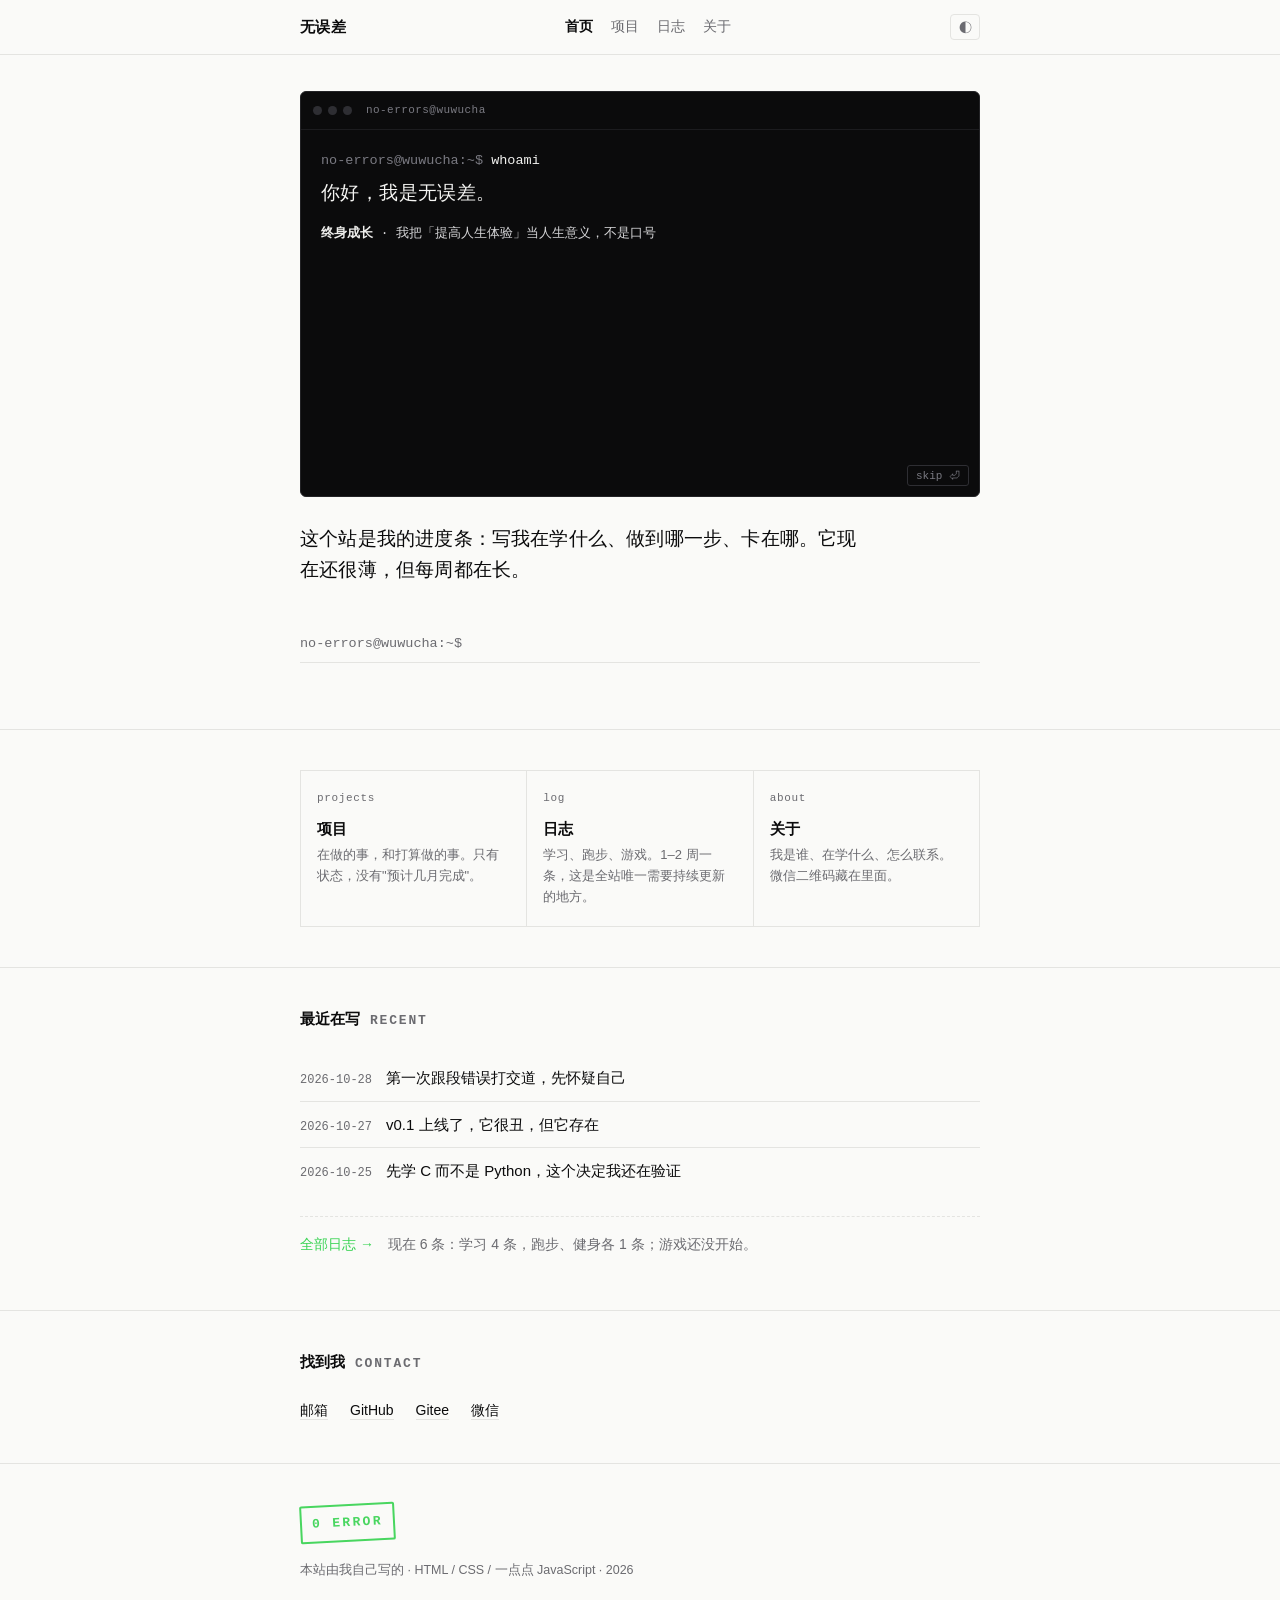
==== index.html @ 11907f40 "个人站 v0.2：终端开场 + 4 页 + 日志筛选 + 明暗切换" ====
<!DOCTYPE html>
<html lang="zh-CN">
<head>
<meta charset="utf-8">
<script>/* 尽早应用已保存的主题，避免闪一下 */try{var t=localStorage.getItem('we-theme');if(t)document.documentElement.dataset.theme=t;}catch(e){}</script>
<meta name="viewport" content="width=device-width, initial-scale=1">
<title>无误差 · 大一 | 学前端，也在啃 C 与边缘 AI</title>
<meta name="description" content="无误差（no-errors-at-all）。大一，学前端，也在啃 C 和边缘 AI。终身成长、超级 i 人、跑步、健身、游戏、高敏、自我管理。">
<meta name="theme-color" content="#0B0B0C">
<meta property="og:type" content="website">
<meta property="og:title" content="无误差 · 大一 | 学前端，也在啃 C 与边缘 AI">
<meta property="og:description" content="终身成长、超级 i 人、跑步、健身、游戏、高敏人群、自我管理、正在学前端。">
<link rel="icon" href="data:image/svg+xml,%3Csvg xmlns='http://www.w3.org/2000/svg' viewBox='0 0 32 32'%3E%3Crect width='32' height='32' fill='%230B0B0C'/%3E%3Ctext x='16' y='23' font-size='18' font-family='monospace' fill='%2339D353' text-anchor='middle'%3E0%3C/text%3E%3C/svg%3E">
<link rel="stylesheet" href="assets/style.css">
</head>
<body>

<header class="nav">
  <div class="wrap">
    <a class="brand" href="index.html">无误差</a>
    <nav>
      <a href="index.html" class="active">首页</a>
      <a href="projects.html">项目</a>
      <a href="log.html">日志</a>
      <a href="about.html">关于</a>
    </nav>
    <button class="theme-btn" id="themeBtn" type="button" aria-label="切换明暗主题" aria-pressed="false">◐</button>
  </div>
</header>

<main>

  <!-- ================= 首屏 ================= -->
  <section class="hero">
    <div class="wrap">

      <div class="term" id="term">
        <div class="term-bar" aria-hidden="true">
          <i></i><i></i><i></i>
          <em>no-errors@wuwucha</em>
        </div>

        <div class="term-body" id="termBody">
          <div class="tl cmdline"><span class="ps">no-errors@wuwucha:~$</span><span class="cmd">whoami</span></div>

          <div class="tl hello">你好，我是无误差。</div>

          <div class="tl id-line"><b>终身成长</b> · 我把「提高人生体验」当人生意义，不是口号</div>
          <div class="tl id-line"><b>超级 i 人</b> · 人群里耗电，独处时充电</div>
          <div class="tl id-line"><b>跑步爱好者</b> · 用配速表看自己有没有变快</div>
          <div class="tl id-line"><b>健身爱好者</b> · 在练力量和体态，不为拍照</div>
          <div class="tl id-line"><b>游戏爱好者</b> · 更关心它为什么好玩、为什么掉帧</div>
          <div class="tl id-line"><b>高敏人群</b> · 感受得多，也更容易累；学着用它观察，而不是被它拖走</div>
          <div class="tl id-line"><b>自我管理</b> · 在练时间和精力，不靠硬扛意志力</div>
          <div class="tl id-line"><b>正在学前端</b> · 顺手把 C 和边缘 AI 一起啃</div>

          <div class="tl cmdline" style="margin-top:10px"><span class="ps">no-errors@wuwucha:~$</span><span class="cmd">ls</span></div>
          <div class="tl dirs"><a href="projects.html">projects/</a><a href="log.html">log/</a><a href="about.html">about/</a><a href="about.html#contact">contact/</a></div>
        </div>

        <button class="skip" id="skip" type="button">skip ⏎</button>
      </div>

      <p class="tagline">这个站是我的进度条：写我在学什么、做到哪一步、卡在哪。它现在还很薄，但每周都在长。</p>

      <p class="hint" id="hint">试试敲 whoami / ls / help</p>
      <form id="promptForm" autocomplete="off">
        <label for="cmd">no-errors@wuwucha:~$</label>
        <input id="cmd" name="cmd" type="text" spellcheck="false" autocapitalize="off" aria-label="输入命令">
      </form>
      <div id="echo" aria-live="polite"></div>

    </div>
  </section>

  <!-- ================= 三个入口 ================= -->
  <section class="section">
    <div class="wrap">
      <div class="entries">
        <a class="entry" href="projects.html">
          <em>projects</em>
          <h3>项目</h3>
          <p>在做的事，和打算做的事。只有状态，没有"预计几月完成"。</p>
        </a>
        <a class="entry" href="log.html">
          <em>log</em>
          <h3>日志</h3>
          <p>学习、跑步、游戏。1–2 周一条，这是全站唯一需要持续更新的地方。</p>
        </a>
        <a class="entry" href="about.html">
          <em>about</em>
          <h3>关于</h3>
          <p>我是谁、在学什么、怎么联系。微信二维码藏在里面。</p>
        </a>
      </div>
    </div>
  </section>

  <!-- ================= 最近日志 ================= -->
  <section class="section">
    <div class="wrap">
      <h2 class="sec-head"><b>最近在写</b><span>recent</span></h2>

      <ul class="recent">
        <li><span class="d">2026-10-28</span><a href="log.html#l004">第一次跟段错误打交道，先怀疑自己</a></li>
        <li><span class="d">2026-10-27</span><a href="log.html#l001">v0.1 上线了，它很丑，但它存在</a></li>
        <li><span class="d">2026-10-25</span><a href="log.html#l002">先学 C 而不是 Python，这个决定我还在验证</a></li>
      </ul>

      <p class="empty-note"><a href="log.html">全部日志 →</a>　现在 6 条：学习 4 条，跑步、健身各 1 条；游戏还没开始。</p>
    </div>
  </section>

  <!-- ================= 联系方式 ================= -->
  <section class="section">
    <div class="wrap">
      <h2 class="sec-head"><b>找到我</b><span>contact</span></h2>
      <ul class="links" style="margin-top:0">
        <li><a href="mailto:276677857@qq.com">邮箱</a></li>
        <li><a href="https://github.com/wuwucha00608" rel="me noopener" target="_blank">GitHub</a></li>
        <li><a href="https://gitee.com/no-errors-at-all" rel="me noopener" target="_blank">Gitee</a></li>
        <li><a href="about.html#contact">微信</a></li>
      </ul>
    </div>
  </section>

</main>

<footer>
  <div class="wrap">
    <span class="stamp" aria-hidden="true">0&nbsp;ERROR</span>
    <p class="fine">本站由我自己写的 · HTML / CSS / 一点点 JavaScript · 2026</p>
  </div>
</footer>

<script src="assets/ui.js" defer></script>
<script src="assets/terminal.js" defer></script>
</body>
</html>
---- assets/style.css ----
/* =========================================================
   无误差 · 个人站 公共样式
   改颜色 → 只改 :root 里的变量
   ========================================================= */
:root{
  --ink:#0B0B0C;
  --paper:#FAFAF8;
  --muted:#6B6B70;
  --line:#E4E4E1;
  --accent:#39D353;          /* 全站唯一彩色 */
  --term-bg:#0B0B0C;         /* 终端固定黑底 */
  --term-dim:#7A7A82;
  --term-cmd:#F2F2F0;
  --term-out:#D6D6D8;
  --max:720px;
}
@media (prefers-color-scheme: dark){
  :root{ --ink:#F2F2F0; --paper:#111112; --muted:#9A9AA0; --line:#2A2A2E; }
}

*,*::before,*::after{ box-sizing:border-box; }
html{ -webkit-text-size-adjust:100%; }
body{
  margin:0;
  background:var(--paper);
  color:var(--ink);
  font-family:-apple-system,BlinkMacSystemFont,"Segoe UI","Noto Sans SC","PingFang SC","Hiragino Sans GB",sans-serif;
  font-size:16px;
  line-height:1.7;
  -webkit-font-smoothing:antialiased;
}
a{ color:var(--accent); text-decoration:none; }
a:hover{ text-decoration:underline; text-underline-offset:3px; }
:focus-visible{ outline:2px solid var(--accent); outline-offset:3px; border-radius:2px; }
code{
  font-family:ui-monospace,SFMono-Regular,Menlo,monospace;
  font-size:.92em; background:rgba(127,127,127,.12);
  padding:1px 4px; border-radius:2px;
}

.wrap{ max-width:var(--max); margin:0 auto; padding:0 20px; }

/* ---------------- 导航 ---------------- */
.nav{ border-bottom:1px solid var(--line); }
.nav .wrap{
  display:flex; align-items:center; justify-content:space-between;
  gap:16px; padding-top:14px; padding-bottom:14px;
}
.brand{ color:var(--ink); font-weight:600; letter-spacing:.02em; font-size:15px; }
.brand:hover{ text-decoration:none; color:var(--accent); }
.nav nav{ display:flex; gap:18px; font-size:14px; }
.nav nav a{ color:var(--muted); }
.nav nav a:hover{ color:var(--accent); text-decoration:none; }
.nav nav a.active{ color:var(--ink); font-weight:600; }

/* ---------------- 首屏 ---------------- */
.hero{ padding:36px 0 56px; }
.term{
  position:relative;
  background:var(--term-bg);
  border:1px solid #232326;
  border-radius:6px;
  overflow:hidden;
}
.term-bar{
  display:flex; align-items:center; gap:6px;
  padding:9px 12px; border-bottom:1px solid #1C1C1F;
}
.term-bar i{ width:9px; height:9px; border-radius:50%; background:#2E2E33; display:inline-block; }
.term-bar em{
  margin-left:8px; font-style:normal;
  font-family:ui-monospace,SFMono-Regular,Menlo,monospace;
  font-size:11px; color:var(--term-dim); letter-spacing:.04em;
}
.term-body{
  padding:18px 20px 22px;
  font-family:ui-monospace,SFMono-Regular,Menlo,monospace;
  font-size:13.5px; line-height:1.95;
  color:var(--term-cmd);
  min-height:9.2em;
  overflow-wrap:anywhere;
}
.tl{ white-space:pre-wrap; }
.tl.out{ color:var(--term-out); }
.tl.dirs a{ margin-right:14px; }
.ps{ color:var(--term-dim); }
.ps::after{ content:" "; }
.cur{ display:inline-block; width:.6em; margin-left:1px; color:var(--accent); animation:blink 1s steps(1) infinite; }
@keyframes blink{ 50%{ opacity:0; } }
html.js .tl{ opacity:0; }
html.js .tl.dirs{ transition:opacity .2s ease; }

.skip{
  position:absolute; right:10px; bottom:10px;
  background:transparent; color:var(--term-dim);
  border:1px solid #2E2E33; border-radius:3px;
  font-family:ui-monospace,Menlo,monospace; font-size:11px;
  padding:3px 8px; cursor:pointer;
}
.skip:hover{ color:var(--accent); border-color:var(--accent); }

.tagline{ margin:26px 0 0; font-size:19px; line-height:1.65; letter-spacing:.01em; max-width:30em; }
.links{ list-style:none; display:flex; flex-wrap:wrap; gap:8px 22px; margin:22px 0 0; padding:0; font-size:14px; }
.links a{ color:var(--ink); border-bottom:1px solid var(--line); padding-bottom:1px; }
.links a:hover{ color:var(--accent); border-color:var(--accent); text-decoration:none; }

.hint{
  margin:18px 0 0; font-size:12.5px; color:var(--muted);
  font-family:ui-monospace,Menlo,monospace;
}
html.js .hint{ opacity:0; transition:opacity .35s ease; }
html.js .hint.on{ opacity:1; }
#promptForm{
  margin-top:8px; display:flex; align-items:center; gap:2px;
  border-bottom:1px solid var(--line); padding-bottom:6px;
  font-family:ui-monospace,Menlo,monospace; font-size:13.5px;
}
#promptForm label{ color:var(--muted); white-space:nowrap; }
#cmd{
  flex:1; min-width:0; border:0; background:transparent; color:var(--ink);
  font-family:inherit; font-size:inherit; padding:4px 2px;
}
#cmd:focus{ outline:none; }
#echo{ margin-top:10px; font-family:ui-monospace,Menlo,monospace; font-size:13px; line-height:1.9; }
#echo .tl{ opacity:1 !important; }
#echo .err{ color:var(--muted); }

/* ---------------- 内页标题 ---------------- */
.page-head{ padding:44px 0 10px; border-bottom:0; }
.page-head h1{ margin:0 0 6px; font-size:24px; letter-spacing:.01em; }
.page-head p{ margin:0; color:var(--muted); font-size:14px; }

/* ---------------- 通用区块 ---------------- */
.section{ padding:40px 0; border-top:1px solid var(--line); }
.section:first-of-type{ border-top:0; }
.sec-head{
  display:flex; align-items:baseline; gap:10px; margin:0 0 22px;
  font-size:13px; letter-spacing:.14em; text-transform:uppercase; color:var(--muted);
  font-family:ui-monospace,Menlo,monospace;
}
.sec-head b{ color:var(--ink); font-weight:600; letter-spacing:0; text-transform:none; font-size:15px; }

/* ---------------- 项目卡 ---------------- */
.card{ padding:16px 0; border-top:1px solid var(--line); }
.card:first-of-type{ border-top:0; padding-top:0; }
.card-top{
  display:flex; align-items:center; gap:10px; margin-bottom:6px;
  font-family:ui-monospace,Menlo,monospace; font-size:11.5px;
}
.idx{ color:var(--muted); letter-spacing:.06em; }
.badge{ border:1px solid currentColor; border-radius:2px; padding:1px 6px; font-size:10.5px; letter-spacing:.06em; }
.badge.on,.badge.doing{ color:var(--accent); }
.badge.plan{ color:var(--muted); }
.card h3{ margin:0 0 4px; font-size:16px; font-weight:600; letter-spacing:.01em; }
.card p{ margin:0; color:var(--muted); font-size:14.5px; }
.tags{ margin-top:8px; font-family:ui-monospace,Menlo,monospace; font-size:11px; color:var(--muted); }
.tags i{ font-style:normal; margin-right:10px; }
.empty-note{
  margin-top:22px; padding:16px 0 0; border-top:1px dashed var(--line);
  color:var(--muted); font-size:14px;
}

/* ---------------- 日志 ---------------- */
.log{ padding:18px 0; border-top:1px solid var(--line); }
.log:first-of-type{ border-top:0; padding-top:0; }
.log-meta{
  font-family:ui-monospace,Menlo,monospace; font-size:11.5px;
  color:var(--muted); display:flex; gap:10px;
}
.log h3{ margin:4px 0 8px; font-size:17px; font-weight:600; }
.log p{ margin:0; font-size:15px; }
.log p + p{ margin-top:7px; }
.log .k{ color:var(--muted); }

/* ---------------- 关于 ---------------- */
.about p{ margin:0 0 14px; max-width:34em; }
.road{ list-style:none; margin:20px 0 0; padding:0; font-family:ui-monospace,Menlo,monospace; font-size:13px; }
.road li{ display:flex; gap:12px; padding:7px 0; border-bottom:1px solid var(--line); }
.road li:last-child{ border-bottom:0; }
.road .st{ color:var(--muted); min-width:5.5em; }
.road .cur-st{ color:var(--accent); }

/* ---------------- 联系 ---------------- */
.contact-list{ list-style:none; margin:0; padding:0; font-size:15px; }
.contact-list li{ padding:9px 0; border-bottom:1px solid var(--line); display:flex; gap:14px; flex-wrap:wrap; }
.contact-list .k{ color:var(--muted); min-width:4.5em; font-size:14px; }
details{ margin-top:16px; }
summary{ cursor:pointer; font-size:14px; color:var(--muted); padding:6px 0; list-style:none; }
summary::-webkit-details-marker{ display:none; }
summary::before{ content:"+ "; font-family:ui-monospace,Menlo,monospace; }
details[open] summary::before{ content:"− "; }
summary:hover{ color:var(--accent); }
.qr-box{ margin-top:10px; }
.qr-box img{ width:180px; height:auto; display:block; border:1px solid var(--line); }
.qr-box small{ display:block; margin-top:8px; color:var(--muted); font-size:12px; }

/* ---------------- 页脚 ---------------- */
footer{ padding:40px 0 56px; border-top:1px solid var(--line); }
.stamp{
  display:inline-block; transform:rotate(-3deg);
  border:2px solid var(--accent); color:var(--accent);
  font-family:ui-monospace,Menlo,monospace; font-weight:700;
  font-size:13px; letter-spacing:.18em; padding:6px 10px;
  border-radius:2px; opacity:.92;
}
.fine{ margin:18px 0 0; color:var(--muted); font-size:12.5px; }

/* ---------------- 工具类 ---------------- */
.muted{ color:var(--muted); }
.mt{ margin-top:22px; }

/* ---------------- 移动端 ---------------- */
@media (max-width:640px){
  .hero{ padding:26px 0 44px; }
  .term-body{ font-size:12.5px; padding:16px 14px 20px; }
  .tagline{ font-size:17px; }
  .hint, #promptForm{ display:none; }   /* 手机没有键盘，交互退化为点击目录 */
  .section{ padding:34px 0; }
  .page-head{ padding:32px 0 8px; }
  .page-head h1{ font-size:21px; }
  .nav nav{ gap:14px; font-size:13.5px; }
}
@media (prefers-reduced-motion: reduce){
  *{ animation-duration:.001ms !important; animation-iteration-count:1 !important; transition-duration:.001ms !important; }
}

/* ---------------- 手动明暗切换 ----------------
   data-theme 一存在，就压过"跟随系统"的媒体查询      */
:root[data-theme="light"]{
  --ink:#0B0B0C; --paper:#FAFAF8; --muted:#6B6B70; --line:#E4E4E1;
}
:root[data-theme="dark"]{
  --ink:#F2F2F0; --paper:#111112; --muted:#9A9AA0; --line:#2A2A2E;
}
.theme-btn{
  background:transparent; border:1px solid var(--line); color:var(--muted);
  width:30px; height:26px; padding:0; border-radius:4px;
  font-size:13px; line-height:1; cursor:pointer;
}
.theme-btn:hover{ color:var(--accent); border-color:var(--accent); }

/* ---------------- 日志标签筛选 ---------------- */
#filterBar{
  display:none; flex-wrap:wrap; gap:8px; margin:0 0 24px;
}
html.js #filterBar{ display:flex; }
#filterBar button{
  background:transparent; border:1px solid var(--line); color:var(--muted);
  border-radius:999px; padding:4px 12px; cursor:pointer;
  font-size:12.5px; font-family:ui-monospace,Menlo,monospace;
}
#filterBar button:hover{ color:var(--accent); border-color:var(--accent); }
#filterBar button.on{ color:var(--accent); border-color:var(--accent); }
#filterEmpty{
  margin:8px 0 0; color:var(--muted); font-size:14px;
  padding:18px 0; border-top:1px dashed var(--line);
}

/* ---------------- 首屏：打招呼 + 身份清单 ---------------- */
.tl.hello{
  font-size:19px; line-height:1.9; color:#F5F5F3;
  margin:2px 0 10px; letter-spacing:.02em;
}
.tl.id-line{
  color:var(--term-out); font-size:12.8px; line-height:1.85;
  padding-left:1.2em; text-indent:-1.2em;   /* 换行时与上一行对齐 */
}
.tl.id-line b{ color:#EDEDEB; font-weight:600; }

/* ---------------- 三个入口 ---------------- */
.entries{
  display:grid; grid-template-columns:repeat(3,1fr); gap:1px;
  background:var(--line); border:1px solid var(--line); margin:0;
}
.entry{ display:block; background:var(--paper); padding:18px 16px; color:var(--ink); }
.entry:hover{ text-decoration:none; background:rgba(127,127,127,.05); }
.entry em{
  display:block; margin-bottom:8px; font-style:normal;
  font-family:ui-monospace,Menlo,monospace; font-size:11px;
  color:var(--muted); letter-spacing:.06em;
}
.entry h3{ margin:0 0 4px; font-size:15px; font-weight:600; }
.entry p{ margin:0; font-size:13px; color:var(--muted); line-height:1.6; }

/* ---------------- 最近日志 ---------------- */
.recent{ list-style:none; margin:0; padding:0; }
.recent li{
  display:flex; gap:14px; align-items:baseline;
  padding:10px 0; border-bottom:1px solid var(--line);
}
.recent li:last-child{ border-bottom:0; }
.recent .d{
  font-family:ui-monospace,Menlo,monospace; font-size:12px;
  color:var(--muted); white-space:nowrap;
}
.recent a{ color:var(--ink); font-size:15px; }
.recent a:hover{ color:var(--accent); text-decoration:none; }

/* ---------------- 关于页的键值列表 ---------------- */
.kv{ list-style:none; margin:18px 0 0; padding:0; font-size:14.5px; }
.kv li{ display:flex; gap:14px; padding:8px 0; border-bottom:1px solid var(--line); }
.kv li:last-child{ border-bottom:0; }
.kv .k{ color:var(--muted); min-width:5.5em; flex:none; }

.why{ margin:8px 0 0; font-size:13.5px; color:var(--muted); }
.why b{ color:var(--ink); font-weight:600; }

.sub{ font-size:15px; font-weight:600; margin:30px 0 2px; letter-spacing:.01em; }

@media (max-width:640px){
  .tl.hello{ font-size:17px; }
  .tl.id-line{ font-size:12px; }
  .entries{ grid-template-columns:1fr; }
}
@media (max-width:480px){
  .nav nav{ gap:10px; font-size:13px; }
  .nav .wrap{ gap:10px; }
  .theme-btn{ width:26px; height:24px; font-size:12px; }
  .term-body{ padding:14px 12px 18px; font-size:12px; }
  .tl.hello{ font-size:16px; }
  .tl.id-line{ font-size:11.6px; line-height:1.7; }
}
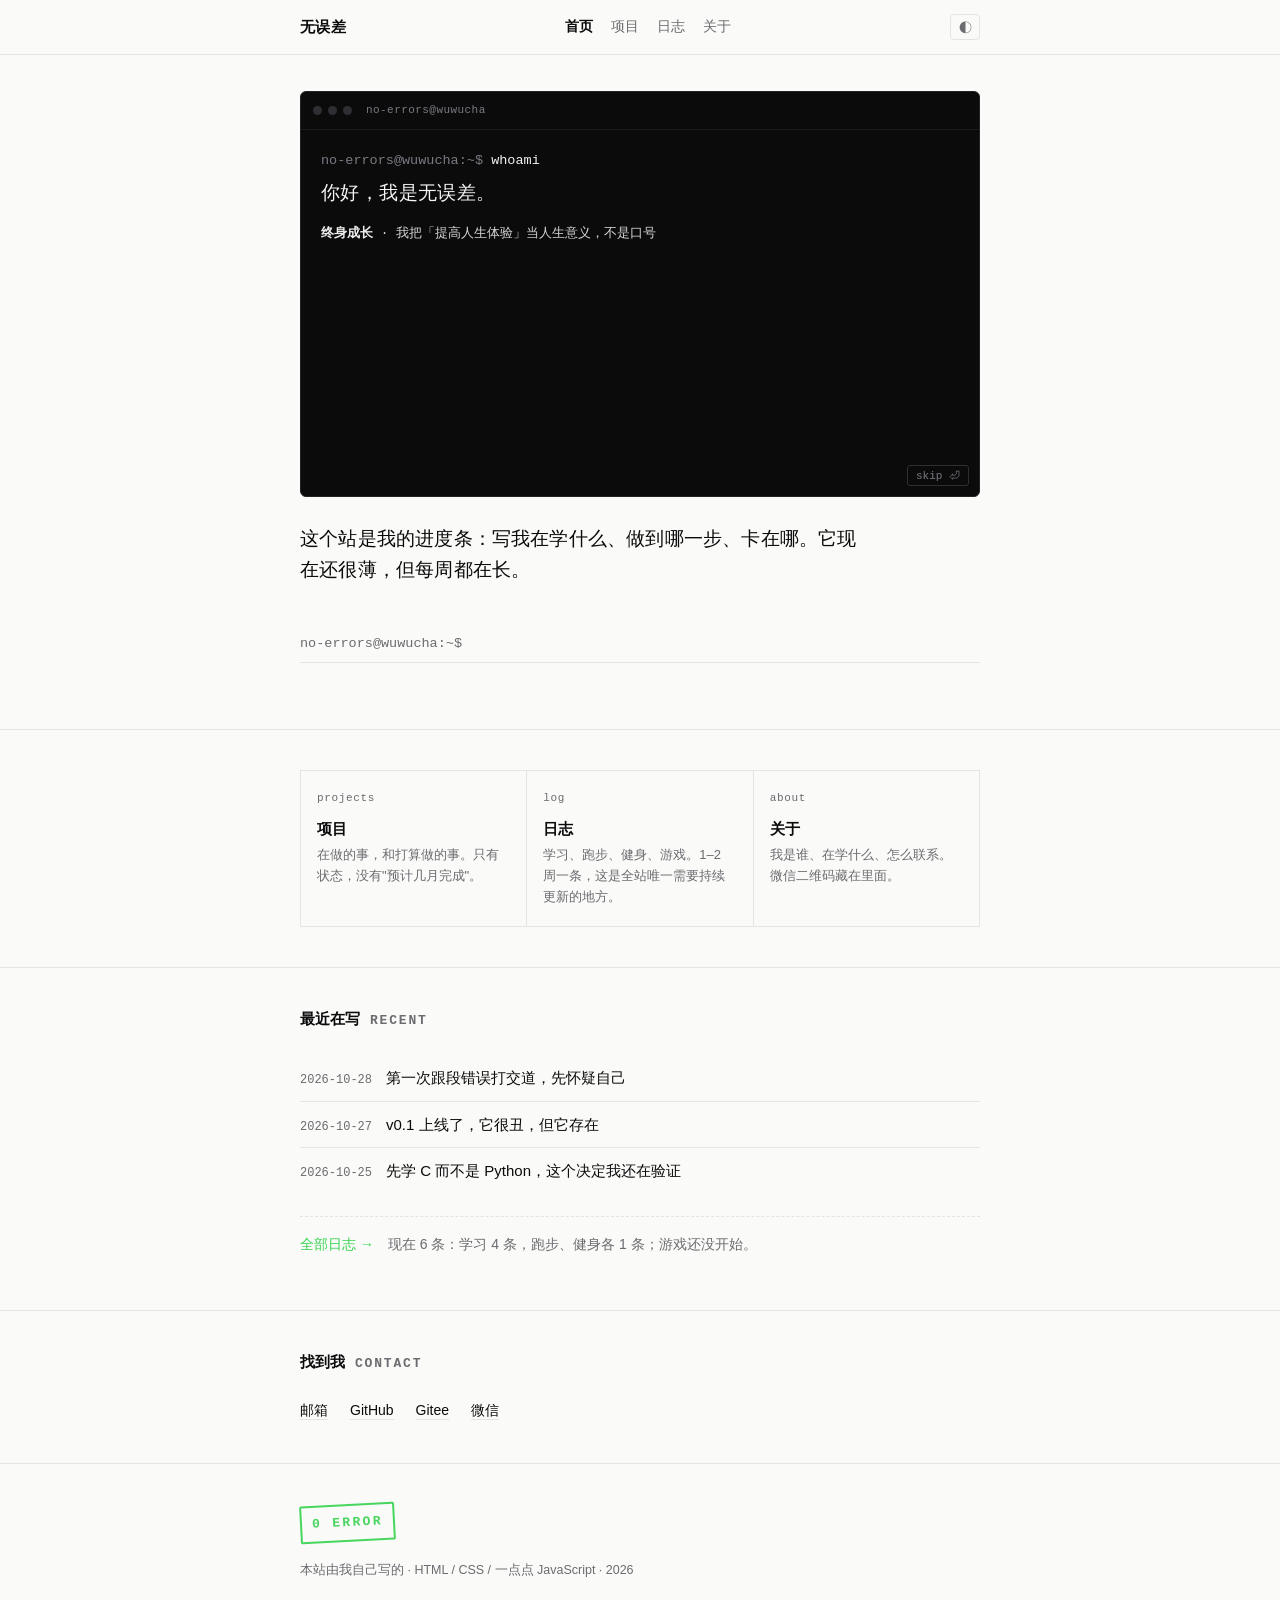
==== commit 3a25393d: "上线：站已部署到 00608.github.io，修正 GitHub 用户名与健身标签" ====
--- a/index.html
+++ b/index.html
@@ -85,7 +85,7 @@
         <a class="entry" href="log.html">
           <em>log</em>
           <h3>日志</h3>
-          <p>学习、跑步、游戏。1–2 周一条，这是全站唯一需要持续更新的地方。</p>
+          <p>学习、跑步、健身、游戏。1–2 周一条，这是全站唯一需要持续更新的地方。</p>
         </a>
         <a class="entry" href="about.html">
           <em>about</em>
@@ -117,7 +117,7 @@
       <h2 class="sec-head"><b>找到我</b><span>contact</span></h2>
       <ul class="links" style="margin-top:0">
         <li><a href="mailto:276677857@qq.com">邮箱</a></li>
-        <li><a href="https://github.com/wuwucha00608" rel="me noopener" target="_blank">GitHub</a></li>
+        <li><a href="https://github.com/00608" rel="me noopener" target="_blank">GitHub</a></li>
         <li><a href="https://gitee.com/no-errors-at-all" rel="me noopener" target="_blank">Gitee</a></li>
         <li><a href="about.html#contact">微信</a></li>
       </ul>
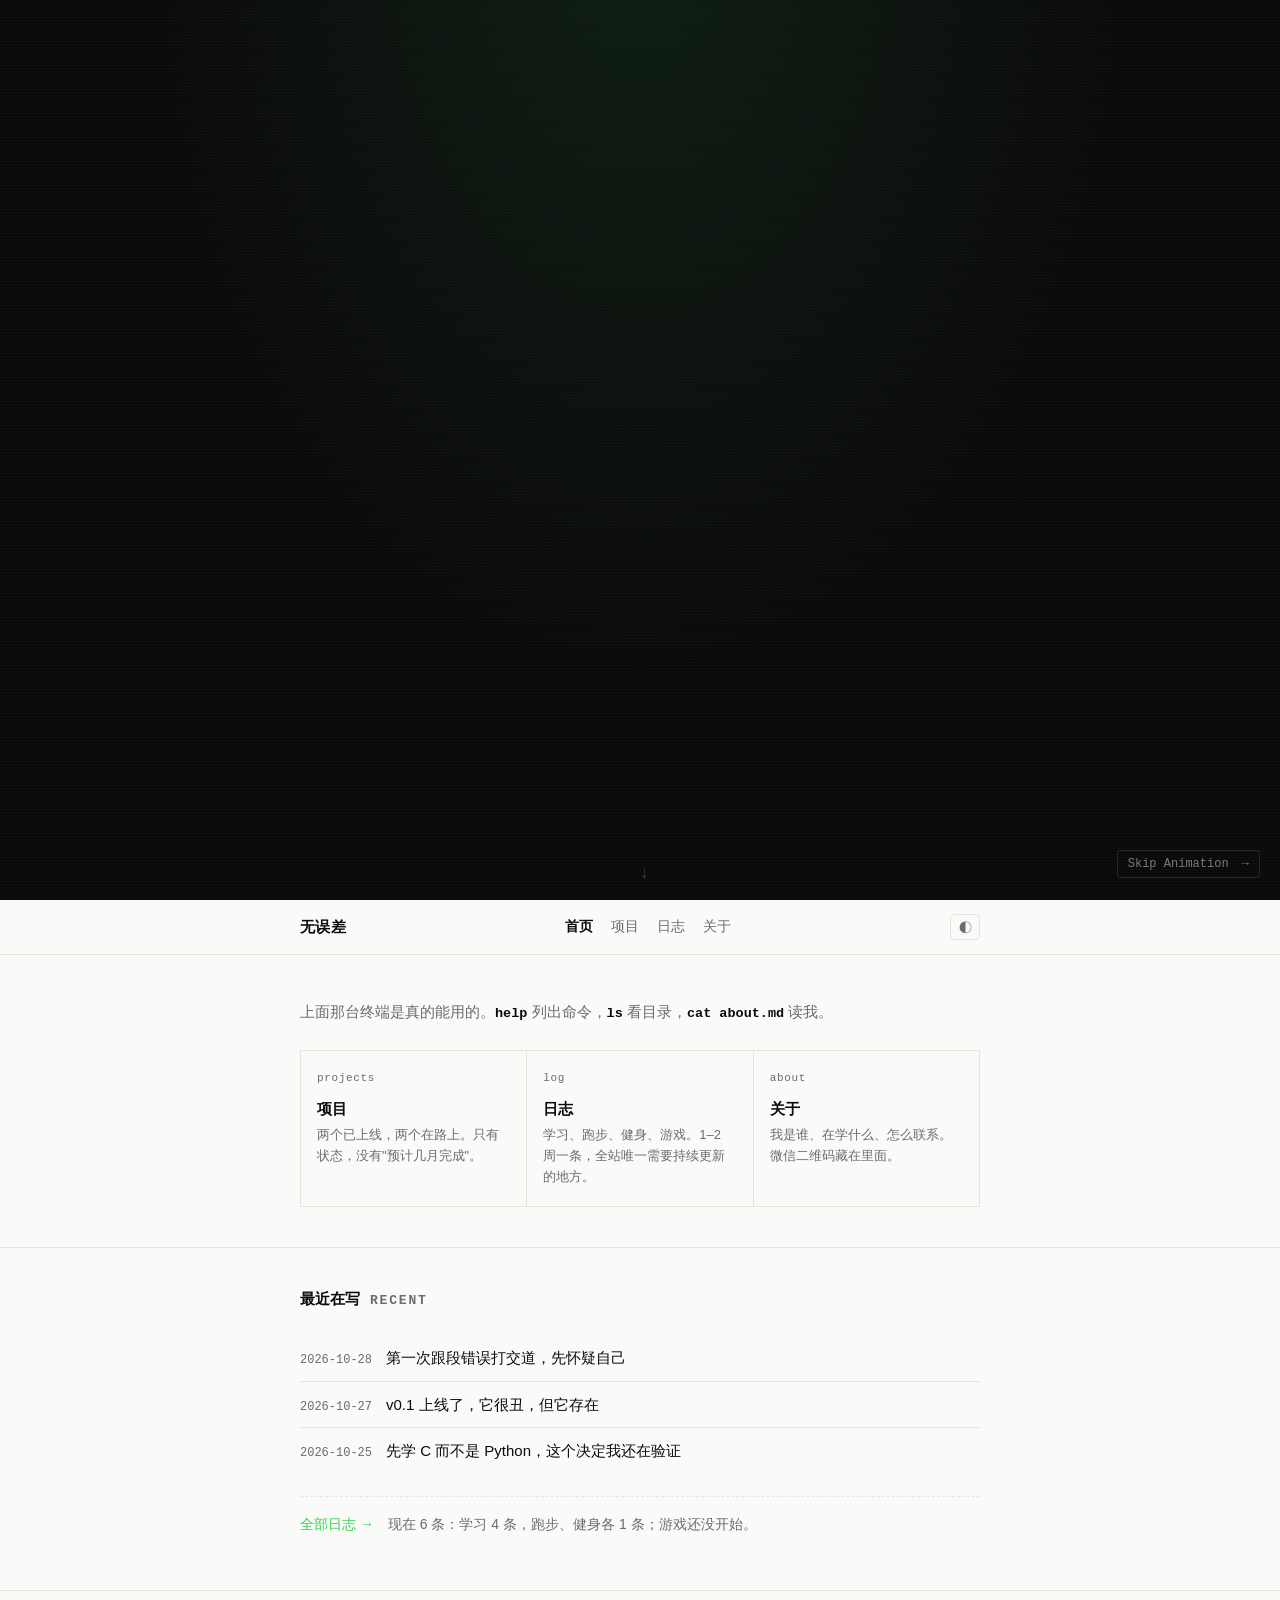
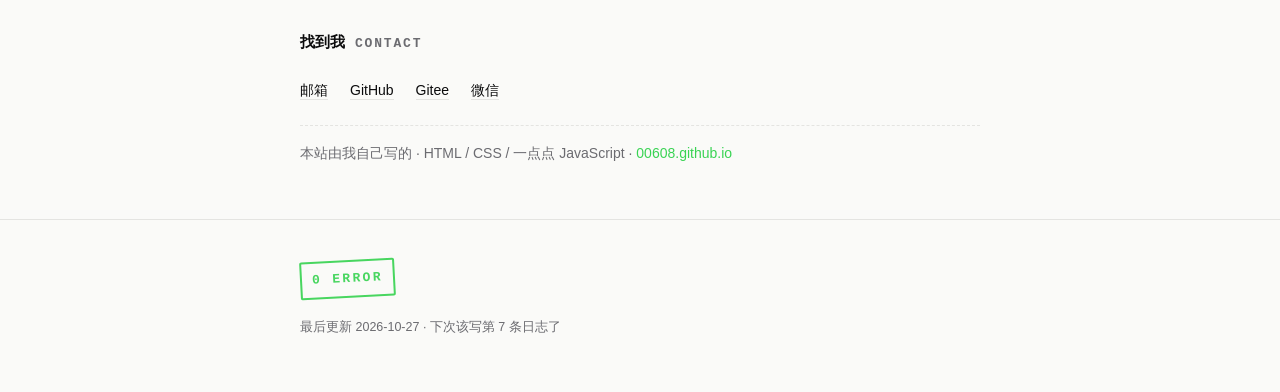
==== commit b8bd1046: "首屏重做：整屏终端 + 可用命令行（参考 ddaniel.dev）" ====
--- a/index.html
+++ b/index.html
@@ -2,19 +2,62 @@
 <html lang="zh-CN">
 <head>
 <meta charset="utf-8">
-<script>/* 尽早应用已保存的主题，避免闪一下 */try{var t=localStorage.getItem('we-theme');if(t)document.documentElement.dataset.theme=t;}catch(e){}</script>
+<script>try{var t=localStorage.getItem('we-theme');if(t)document.documentElement.dataset.theme=t;}catch(e){}</script>
 <meta name="viewport" content="width=device-width, initial-scale=1">
-<title>无误差 · 大一 | 学前端，也在啃 C 与边缘 AI</title>
-<meta name="description" content="无误差（no-errors-at-all）。大一，学前端，也在啃 C 和边缘 AI。终身成长、超级 i 人、跑步、健身、游戏、高敏、自我管理。">
-<meta name="theme-color" content="#0B0B0C">
+<title>无误差 | 大一，学前端，也在啃 C 与边缘 AI</title>
+<meta name="description" content="无误差（00608）。大一，学前端，也在啃 C 和边缘 AI。终身成长、超级 i 人、跑步、健身、游戏、高敏、自我管理。">
+<meta name="theme-color" content="#0A0A0B">
 <meta property="og:type" content="website">
-<meta property="og:title" content="无误差 · 大一 | 学前端，也在啃 C 与边缘 AI">
+<meta property="og:title" content="无误差 | 大一，学前端，也在啃 C 与边缘 AI">
 <meta property="og:description" content="终身成长、超级 i 人、跑步、健身、游戏、高敏人群、自我管理、正在学前端。">
-<link rel="icon" href="data:image/svg+xml,%3Csvg xmlns='http://www.w3.org/2000/svg' viewBox='0 0 32 32'%3E%3Crect width='32' height='32' fill='%230B0B0C'/%3E%3Ctext x='16' y='23' font-size='18' font-family='monospace' fill='%2339D353' text-anchor='middle'%3E0%3C/text%3E%3C/svg%3E">
+<link rel="icon" href="data:image/svg+xml,%3Csvg xmlns='http://www.w3.org/2000/svg' viewBox='0 0 32 32'%3E%3Crect width='32' height='32' fill='%230A0A0B'/%3E%3Ctext x='16' y='23' font-size='18' font-family='monospace' fill='%2339D353' text-anchor='middle'%3E0%3C/text%3E%3C/svg%3E">
 <link rel="stylesheet" href="assets/style.css">
 </head>
 <body>
 
+<!-- ==================== 第一节：整屏终端 ==================== -->
+<section class="boot" id="boot">
+  <div class="boot-inner">
+
+    <div class="lines" id="termLines">
+      <div class="ln" data-type>
+        <span class="ps">no-errors@wuwucha:~$</span><span class="ty">whoami</span>
+      </div>
+      <div class="ln out">无误差 · 大一 · 学前端，也在啃 C 和边缘 AI</div>
+
+      <div class="ln" data-type>
+        <span class="ps">no-errors@wuwucha:~$</span><span class="ty">cat about.md</span>
+      </div>
+      <div class="ln out"><b>终身成长</b> —— 我把「提高人生体验」当人生意义，不是口号</div>
+      <div class="ln out"><b>超级 i 人</b> —— 人群里耗电，独处时充电</div>
+      <div class="ln out"><b>跑步爱好者</b> —— 用配速表看自己有没有变快</div>
+      <div class="ln out"><b>健身爱好者</b> —— 在练力量和体态，不为拍照</div>
+      <div class="ln out"><b>游戏爱好者</b> —— 更关心它为什么好玩、为什么掉帧</div>
+      <div class="ln out"><b>高敏人群</b> —— 感受得多，也更容易累；学着用它观察</div>
+      <div class="ln out"><b>自我管理</b> —— 在练时间和精力，不靠硬扛意志力</div>
+
+      <div class="ln" data-type>
+        <span class="ps">no-errors@wuwucha:~$</span><span class="ty">ls</span>
+      </div>
+      <div class="ln out dirs"><a href="projects.html">projects/</a><a href="log.html">log/</a><a href="about.html">about/</a><a href="about.html#contact">contact/</a></div>
+    </div>
+
+    <div class="lines" id="live" aria-live="polite"></div>
+
+    <form class="prompt" id="promptForm" autocomplete="off">
+      <label for="cmd">no-errors@wuwucha:~$</label>
+      <input id="cmd" name="cmd" type="text" spellcheck="false" autocapitalize="off" aria-label="输入命令">
+      <span class="caret" aria-hidden="true"></span>
+    </form>
+
+    <p class="boot-hint" id="hint">输入 <b>help</b> 看能做什么　·　或者直接按 <b>Enter</b> 往下看</p>
+  </div>
+
+  <button class="skip" id="skip" type="button">Skip Animation <span>→</span></button>
+  <div class="cue">↓</div>
+</section>
+
+<!-- ==================== 第二节：常规站点 ==================== -->
 <header class="nav">
   <div class="wrap">
     <a class="brand" href="index.html">无误差</a>
@@ -30,62 +73,19 @@
 
 <main>
 
-  <!-- ================= 首屏 ================= -->
-  <section class="hero">
+  <section class="section first">
     <div class="wrap">
-
-      <div class="term" id="term">
-        <div class="term-bar" aria-hidden="true">
-          <i></i><i></i><i></i>
-          <em>no-errors@wuwucha</em>
-        </div>
-
-        <div class="term-body" id="termBody">
-          <div class="tl cmdline"><span class="ps">no-errors@wuwucha:~$</span><span class="cmd">whoami</span></div>
-
-          <div class="tl hello">你好，我是无误差。</div>
-
-          <div class="tl id-line"><b>终身成长</b> · 我把「提高人生体验」当人生意义，不是口号</div>
-          <div class="tl id-line"><b>超级 i 人</b> · 人群里耗电，独处时充电</div>
-          <div class="tl id-line"><b>跑步爱好者</b> · 用配速表看自己有没有变快</div>
-          <div class="tl id-line"><b>健身爱好者</b> · 在练力量和体态，不为拍照</div>
-          <div class="tl id-line"><b>游戏爱好者</b> · 更关心它为什么好玩、为什么掉帧</div>
-          <div class="tl id-line"><b>高敏人群</b> · 感受得多，也更容易累；学着用它观察，而不是被它拖走</div>
-          <div class="tl id-line"><b>自我管理</b> · 在练时间和精力，不靠硬扛意志力</div>
-          <div class="tl id-line"><b>正在学前端</b> · 顺手把 C 和边缘 AI 一起啃</div>
-
-          <div class="tl cmdline" style="margin-top:10px"><span class="ps">no-errors@wuwucha:~$</span><span class="cmd">ls</span></div>
-          <div class="tl dirs"><a href="projects.html">projects/</a><a href="log.html">log/</a><a href="about.html">about/</a><a href="about.html#contact">contact/</a></div>
-        </div>
-
-        <button class="skip" id="skip" type="button">skip ⏎</button>
-      </div>
-
-      <p class="tagline">这个站是我的进度条：写我在学什么、做到哪一步、卡在哪。它现在还很薄，但每周都在长。</p>
-
-      <p class="hint" id="hint">试试敲 whoami / ls / help</p>
-      <form id="promptForm" autocomplete="off">
-        <label for="cmd">no-errors@wuwucha:~$</label>
-        <input id="cmd" name="cmd" type="text" spellcheck="false" autocapitalize="off" aria-label="输入命令">
-      </form>
-      <div id="echo" aria-live="polite"></div>
-
-    </div>
-  </section>
-
-  <!-- ================= 三个入口 ================= -->
-  <section class="section">
-    <div class="wrap">
+      <p class="lead">上面那台终端是真的能用的。<b>help</b> 列出命令，<b>ls</b> 看目录，<b>cat about.md</b> 读我。</p>
       <div class="entries">
         <a class="entry" href="projects.html">
           <em>projects</em>
           <h3>项目</h3>
-          <p>在做的事，和打算做的事。只有状态，没有"预计几月完成"。</p>
+          <p>两个已上线，两个在路上。只有状态，没有"预计几月完成"。</p>
         </a>
         <a class="entry" href="log.html">
           <em>log</em>
           <h3>日志</h3>
-          <p>学习、跑步、健身、游戏。1–2 周一条，这是全站唯一需要持续更新的地方。</p>
+          <p>学习、跑步、健身、游戏。1–2 周一条，全站唯一需要持续更新的地方。</p>
         </a>
         <a class="entry" href="about.html">
           <em>about</em>
@@ -96,22 +96,18 @@
     </div>
   </section>
 
-  <!-- ================= 最近日志 ================= -->
   <section class="section">
     <div class="wrap">
       <h2 class="sec-head"><b>最近在写</b><span>recent</span></h2>
-
       <ul class="recent">
         <li><span class="d">2026-10-28</span><a href="log.html#l004">第一次跟段错误打交道，先怀疑自己</a></li>
         <li><span class="d">2026-10-27</span><a href="log.html#l001">v0.1 上线了，它很丑，但它存在</a></li>
         <li><span class="d">2026-10-25</span><a href="log.html#l002">先学 C 而不是 Python，这个决定我还在验证</a></li>
       </ul>
-
       <p class="empty-note"><a href="log.html">全部日志 →</a>　现在 6 条：学习 4 条，跑步、健身各 1 条；游戏还没开始。</p>
     </div>
   </section>
 
-  <!-- ================= 联系方式 ================= -->
   <section class="section">
     <div class="wrap">
       <h2 class="sec-head"><b>找到我</b><span>contact</span></h2>
@@ -121,6 +117,7 @@
         <li><a href="https://gitee.com/no-errors-at-all" rel="me noopener" target="_blank">Gitee</a></li>
         <li><a href="about.html#contact">微信</a></li>
       </ul>
+      <p class="empty-note">本站由我自己写的 · HTML / CSS / 一点点 JavaScript · <a href="https://00608.github.io/">00608.github.io</a></p>
     </div>
   </section>
 
@@ -129,7 +126,7 @@
 <footer>
   <div class="wrap">
     <span class="stamp" aria-hidden="true">0&nbsp;ERROR</span>
-    <p class="fine">本站由我自己写的 · HTML / CSS / 一点点 JavaScript · 2026</p>
+    <p class="fine">最后更新 2026-10-27 · 下次该写第 7 条日志了</p>
   </div>
 </footer>
 
--- a/assets/style.css
+++ b/assets/style.css
@@ -320,3 +320,87 @@
   .tl.hello{ font-size:16px; }
   .tl.id-line{ font-size:11.6px; line-height:1.7; }
 }
+
+/* =========================================================
+   第一节：整屏终端（参考 ddaniel.dev）
+   ========================================================= */
+.boot{
+  position:relative;
+  min-height:100dvh;
+  background:#0A0A0B;
+  color:#C9C9D1;
+  display:flex; align-items:center; justify-content:center;
+  padding:44px 20px 100px;
+  overflow:hidden;
+  background-image:
+    radial-gradient(ellipse at 50% -10%, rgba(57,211,83,.10), transparent 55%),
+    repeating-linear-gradient(0deg, rgba(255,255,255,.016) 0 1px, transparent 1px 3px);
+}
+.boot-inner{
+  width:min(780px,100%);
+  font-family:ui-monospace,SFMono-Regular,"JetBrains Mono",Menlo,monospace;
+  font-size:13.5px; line-height:2.05;
+}
+.lines{ display:flex; flex-direction:column; }
+.ln{ display:flex; gap:10px; white-space:pre-wrap; word-break:break-word; }
+.ln.out{ display:block; color:#9E9EA8; }
+.ln.out b{ color:#E8E8EA; font-weight:600; }
+.ln.err{ color:#6E6E76; }
+.ps{ color:#5E5E66; flex:none; }
+.ty{ color:#F2F2F3; }
+html.js .ln{ opacity:0; }
+.ln.on{ opacity:1; }
+.dirs a{ color:var(--accent); margin-right:18px; text-decoration:none; }
+.dirs a:hover{ text-decoration:underline; }
+
+.prompt{ display:flex; align-items:center; gap:10px; margin-top:16px; }
+.prompt label{ color:#5E5E66; white-space:nowrap; }
+#cmd{
+  flex:1; min-width:0; background:transparent; border:0;
+  color:#F2F2F3; font:inherit; padding:0; caret-color:transparent;
+}
+#cmd:focus{ outline:none; }
+.caret{
+  width:.62em; height:1.05em; background:var(--accent);
+  display:inline-block; flex:none;
+  animation:blink 1.05s steps(1) infinite;
+}
+@keyframes blink{ 50%{ opacity:0; } }
+
+.boot-hint{ margin:20px 0 0; color:#5E5E66; font-size:12px; }
+.boot-hint b{ color:#B9B9C1; }
+html.js .prompt, html.js .boot-hint{ opacity:0; }
+html.js .prompt.on, html.js .boot-hint.on{ opacity:1; transition:opacity .4s ease; }
+
+.skip{
+  position:absolute; right:20px; bottom:22px;
+  background:transparent; border:1px solid #26262B; color:#7A7A84;
+  font:12px ui-monospace,Menlo,monospace; padding:6px 10px;
+  border-radius:3px; cursor:pointer;
+}
+.skip span{ margin-left:6px; }
+.skip:hover{ color:var(--accent); border-color:var(--accent); }
+
+.cue{
+  position:absolute; left:50%; bottom:12px;
+  color:#3A3A40; font-size:17px; pointer-events:none;
+  animation:drop 1.9s ease-in-out infinite;
+}
+@keyframes drop{
+  0%,100%{ opacity:.15; transform:translate(-50%,0); }
+  50%{ opacity:.75; transform:translate(-50%,5px); }
+}
+
+/* 第二节起：常规站点 */
+.nav{ position:sticky; top:0; z-index:30; background:var(--paper); }
+.section.first{ border-top:0; padding-top:44px; }
+.lead{ margin:0 0 24px; font-size:15px; color:var(--muted); }
+.lead b{ color:var(--ink); font-family:ui-monospace,Menlo,monospace; font-size:13.5px; }
+
+@media (max-width:640px){
+  .boot{ padding:34px 16px 92px; align-items:flex-start; padding-top:58px; }
+  .boot-inner{ font-size:11.5px; line-height:1.95; }
+  .ln{ gap:7px; }
+  .skip{ right:14px; bottom:16px; font-size:11px; }
+  .lead{ font-size:14px; }
+}
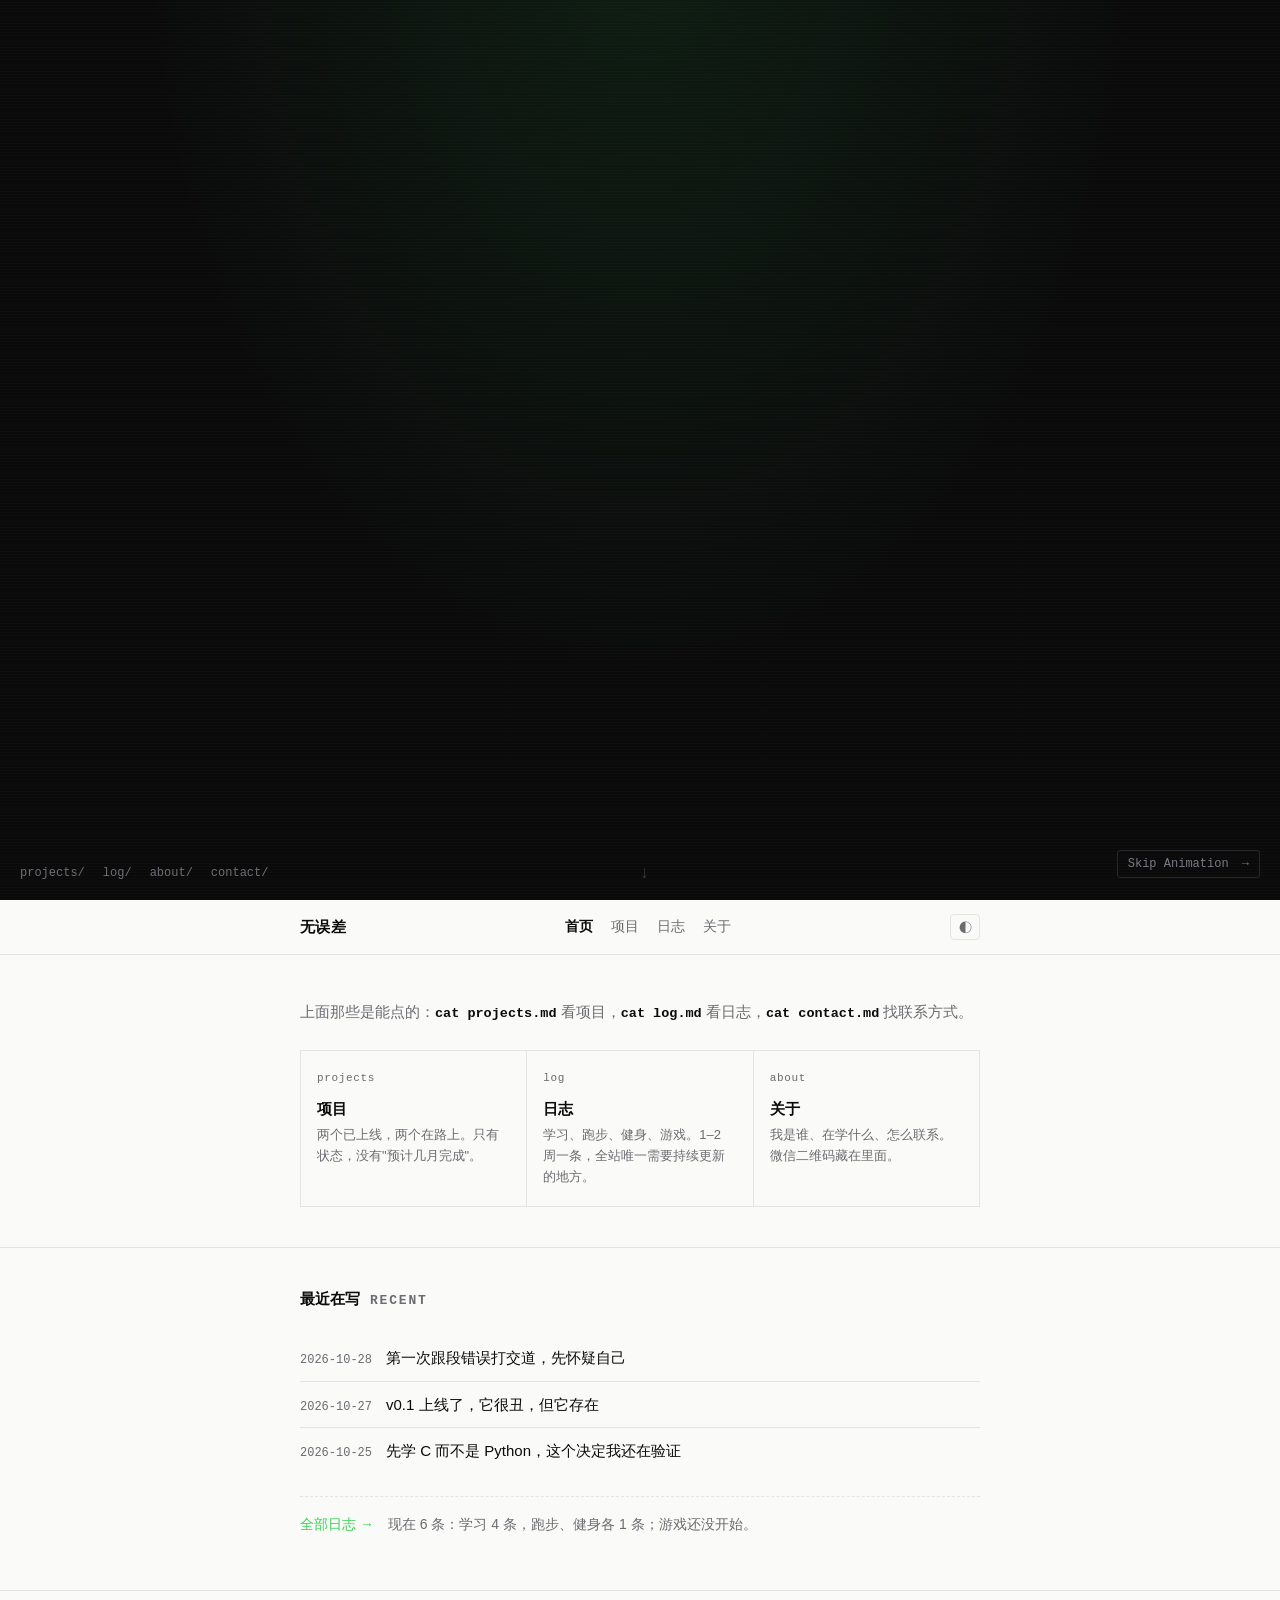
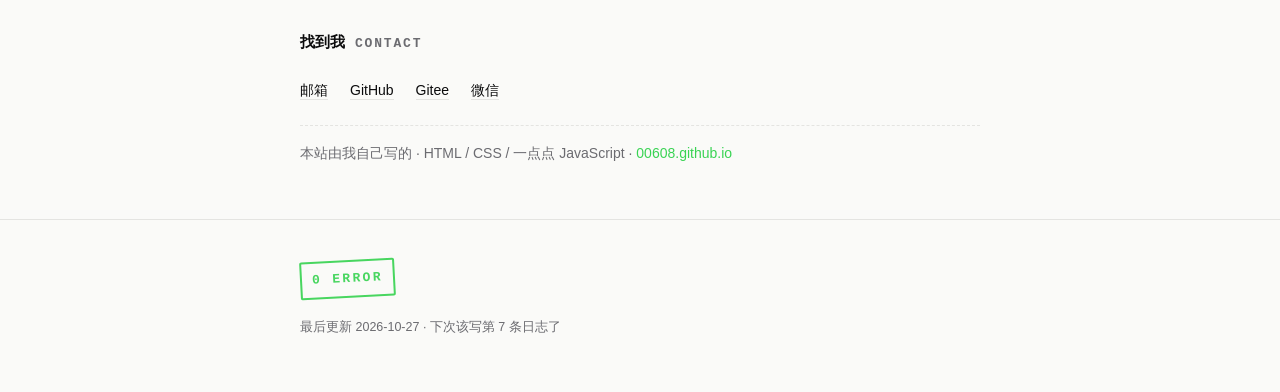
==== commit f8fa642a: "首屏改成点按钮看内容；加 JS 出错兜底，避免黑屏" ====
--- a/index.html
+++ b/index.html
@@ -44,13 +44,23 @@
 
     <div class="lines" id="live" aria-live="polite"></div>
 
-    <form class="prompt" id="promptForm" autocomplete="off">
-      <label for="cmd">no-errors@wuwucha:~$</label>
-      <input id="cmd" name="cmd" type="text" spellcheck="false" autocapitalize="off" aria-label="输入命令">
-      <span class="caret" aria-hidden="true"></span>
-    </form>
+    <div class="cmds" id="cmds">
+      <button type="button" data-cmd="whoami">whoami</button>
+      <button type="button" data-cmd="cat projects.md">cat projects.md</button>
+      <button type="button" data-cmd="cat log.md">cat log.md</button>
+      <button type="button" data-cmd="cat about.md">cat about.md</button>
+      <button type="button" data-cmd="cat contact.md">cat contact.md</button>
+      <button type="button" data-cmd="clear">clear</button>
+    </div>
 
-    <p class="boot-hint" id="hint">输入 <b>help</b> 看能做什么　·　或者直接按 <b>Enter</b> 往下看</p>
+    <p class="boot-hint" id="hint">点上面的命令就能看到内容　·　或者直接往下滚</p>
+  </div>
+
+  <div class="boot-nav">
+    <a href="projects.html">projects/</a>
+    <a href="log.html">log/</a>
+    <a href="about.html">about/</a>
+    <a href="about.html#contact">contact/</a>
   </div>
 
   <button class="skip" id="skip" type="button">Skip Animation <span>→</span></button>
@@ -75,7 +85,7 @@
 
   <section class="section first">
     <div class="wrap">
-      <p class="lead">上面那台终端是真的能用的。<b>help</b> 列出命令，<b>ls</b> 看目录，<b>cat about.md</b> 读我。</p>
+      <p class="lead">上面那些是能点的：<b>cat projects.md</b> 看项目，<b>cat log.md</b> 看日志，<b>cat contact.md</b> 找联系方式。</p>
       <div class="entries">
         <a class="entry" href="projects.html">
           <em>projects</em>
--- a/assets/style.css
+++ b/assets/style.css
@@ -329,9 +329,8 @@
   min-height:100dvh;
   background:#0A0A0B;
   color:#C9C9D1;
-  display:flex; align-items:center; justify-content:center;
-  padding:44px 20px 100px;
-  overflow:hidden;
+  display:flex; align-items:flex-start; justify-content:center;
+  padding:64px 20px 110px;
   background-image:
     radial-gradient(ellipse at 50% -10%, rgba(57,211,83,.10), transparent 55%),
     repeating-linear-gradient(0deg, rgba(255,255,255,.016) 0 1px, transparent 1px 3px);
@@ -381,6 +380,29 @@
 .skip span{ margin-left:6px; }
 .skip:hover{ color:var(--accent); border-color:var(--accent); }
 
+/* 命令按钮（不用键盘） */
+.cmds{
+  display:flex; flex-wrap:wrap; gap:8px; margin-top:22px;
+  opacity:0; pointer-events:none;
+}
+.cmds.on{ opacity:1; pointer-events:auto; transition:opacity .35s ease; }
+.cmds button{
+  background:transparent; border:1px solid #26262B; color:#9E9EA8;
+  font:12.5px ui-monospace,SFMono-Regular,Menlo,monospace;
+  padding:5px 10px; border-radius:3px; cursor:pointer;
+}
+.cmds button:hover{ color:var(--accent); border-color:var(--accent); }
+.cmds button:active{ color:#fff; border-color:#fff; }
+
+/* 首屏底部常驻导航：不依赖 JS，永远不会消失 */
+.boot-nav{
+  position:absolute; left:20px; bottom:20px;
+  display:flex; gap:18px;
+  font:12px ui-monospace,Menlo,monospace;
+}
+.boot-nav a{ color:#6E6E76; text-decoration:none; }
+.boot-nav a:hover{ color:var(--accent); }
+
 .cue{
   position:absolute; left:50%; bottom:12px;
   color:#3A3A40; font-size:17px; pointer-events:none;
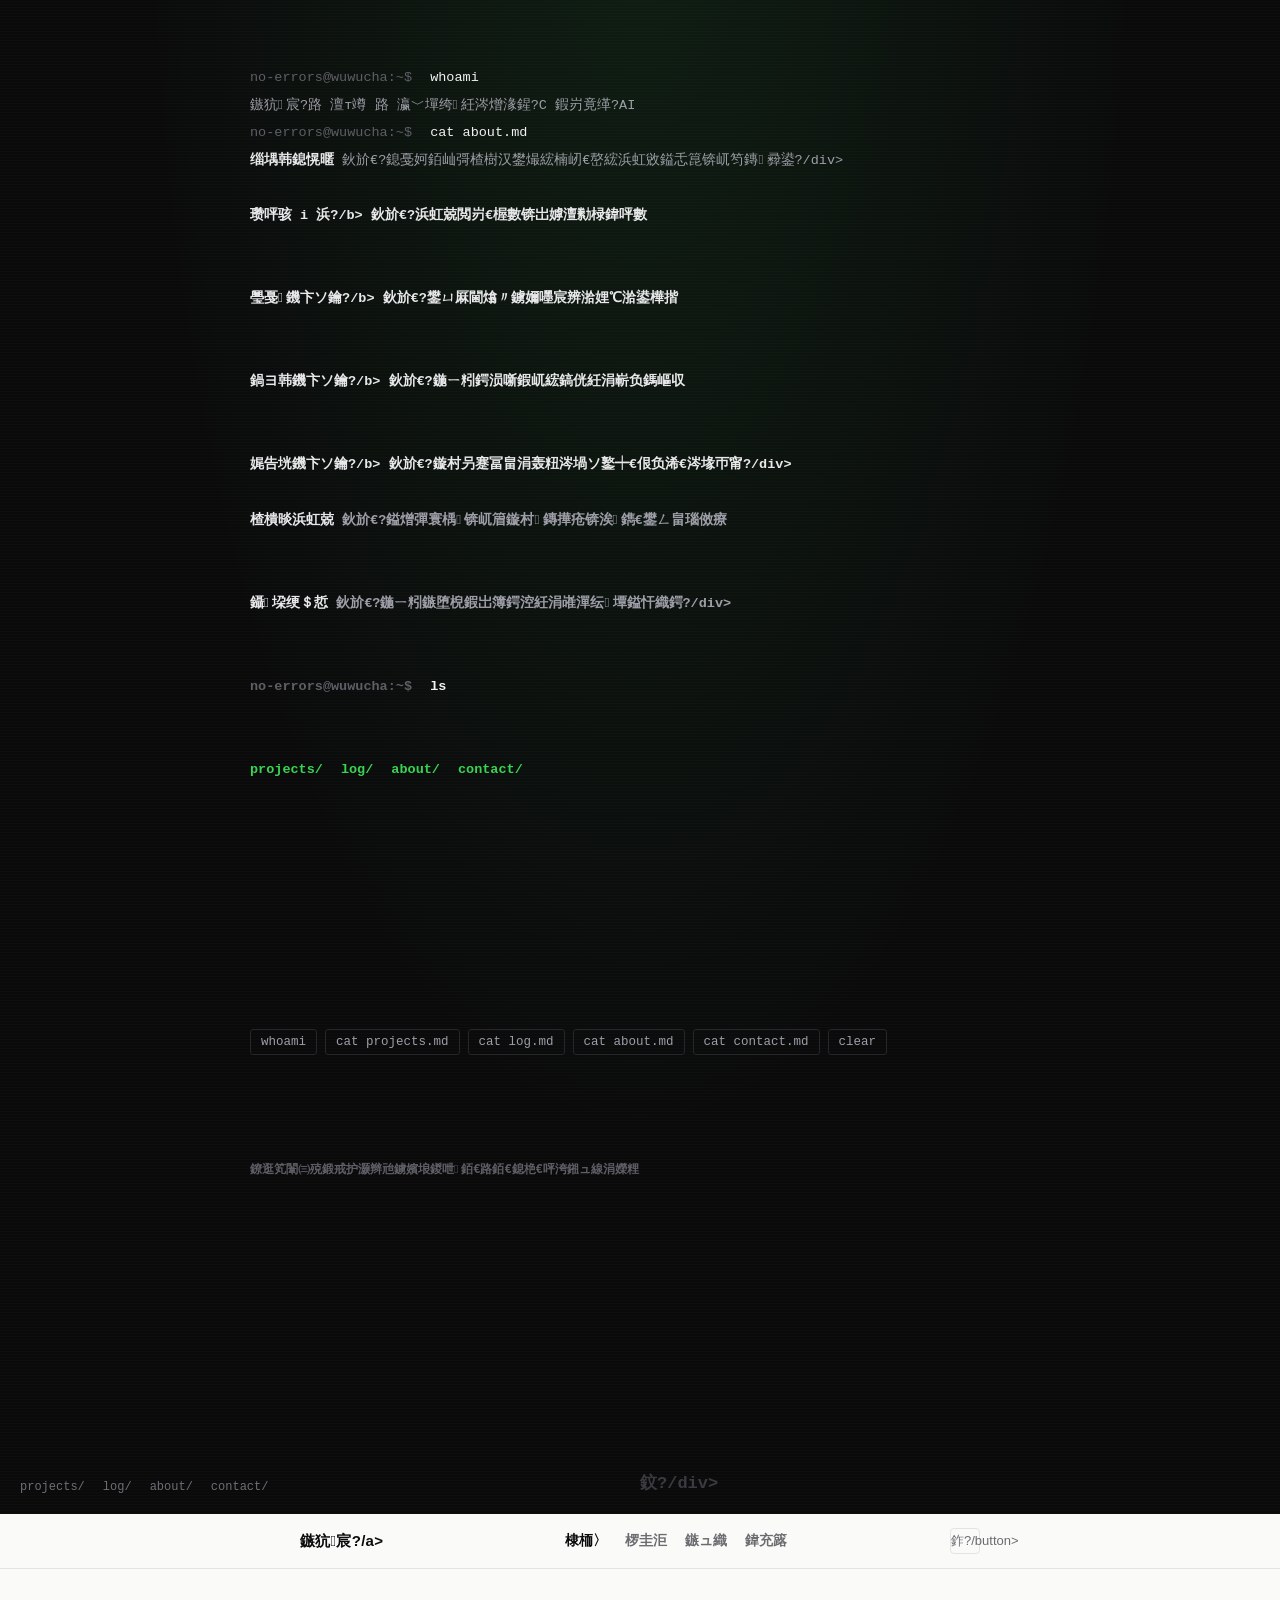
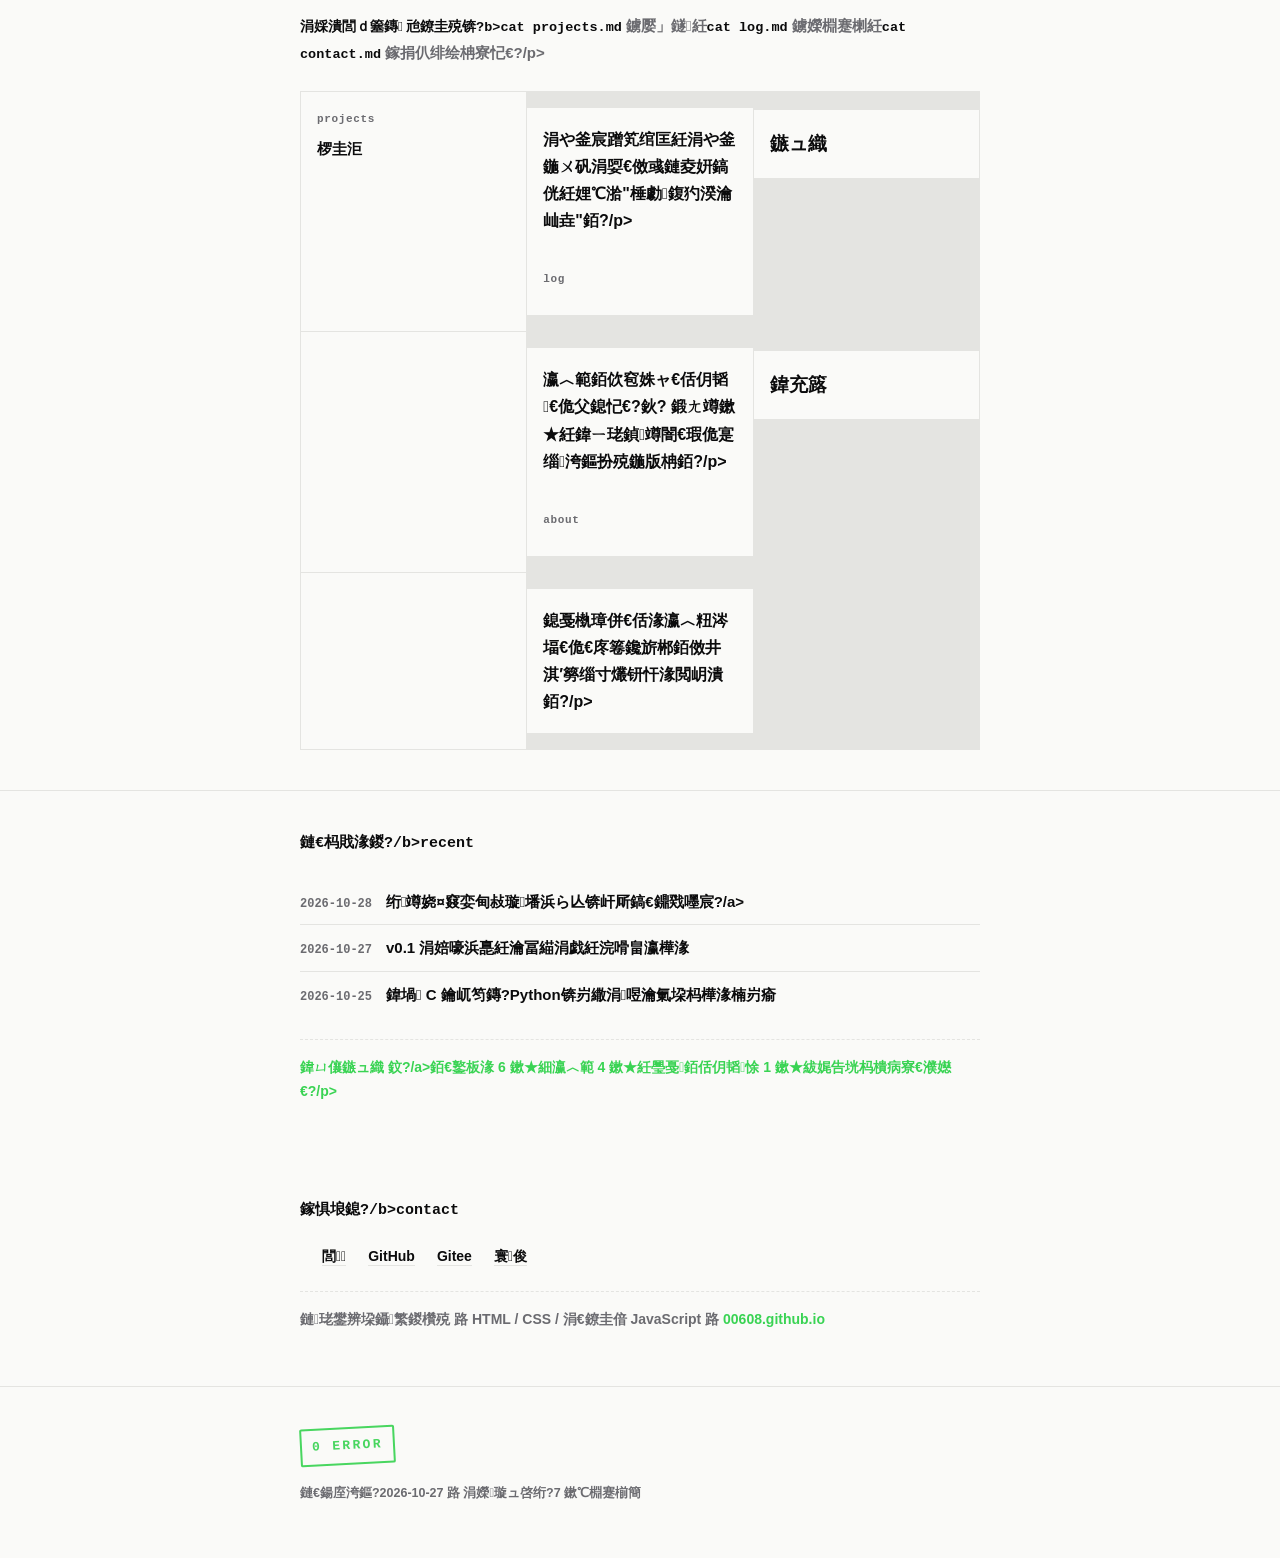
==== commit 473bb54f: "每次进入都播动画；输出逐行淡入、按钮逐个浮现；静态资源加版本号强制刷新" ====
--- a/index.html
+++ b/index.html
@@ -1,21 +1,21 @@
-<!DOCTYPE html>
+﻿<!DOCTYPE html>
 <html lang="zh-CN">
 <head>
 <meta charset="utf-8">
 <script>try{var t=localStorage.getItem('we-theme');if(t)document.documentElement.dataset.theme=t;}catch(e){}</script>
 <meta name="viewport" content="width=device-width, initial-scale=1">
-<title>无误差 | 大一，学前端，也在啃 C 与边缘 AI</title>
-<meta name="description" content="无误差（00608）。大一，学前端，也在啃 C 和边缘 AI。终身成长、超级 i 人、跑步、健身、游戏、高敏、自我管理。">
+<title>鏃犺宸?| 澶т竴锛屽鍓嶇锛屼篃鍦ㄥ晝 C 涓庤竟缂?AI</title>
+<meta name="description" content="鏃犺宸紙00608锛夈€傚ぇ涓€锛屽鍓嶇锛屼篃鍦ㄥ晝 C 鍜岃竟缂?AI銆傜粓韬垚闀裤€佽秴绾?i 浜恒€佽窇姝ャ€佸仴韬€佹父鎴忋€侀珮鏁忋€佽嚜鎴戠鐞嗐€?>
 <meta name="theme-color" content="#0A0A0B">
 <meta property="og:type" content="website">
-<meta property="og:title" content="无误差 | 大一，学前端，也在啃 C 与边缘 AI">
-<meta property="og:description" content="终身成长、超级 i 人、跑步、健身、游戏、高敏人群、自我管理、正在学前端。">
+<meta property="og:title" content="鏃犺宸?| 澶т竴锛屽鍓嶇锛屼篃鍦ㄥ晝 C 涓庤竟缂?AI">
+<meta property="og:description" content="缁堣韩鎴愰暱銆佽秴绾?i 浜恒€佽窇姝ャ€佸仴韬€佹父鎴忋€侀珮鏁忎汉缇ゃ€佽嚜鎴戠鐞嗐€佹鍦ㄥ鍓嶇銆?>
 <link rel="icon" href="data:image/svg+xml,%3Csvg xmlns='http://www.w3.org/2000/svg' viewBox='0 0 32 32'%3E%3Crect width='32' height='32' fill='%230A0A0B'/%3E%3Ctext x='16' y='23' font-size='18' font-family='monospace' fill='%2339D353' text-anchor='middle'%3E0%3C/text%3E%3C/svg%3E">
-<link rel="stylesheet" href="assets/style.css">
+<link rel="stylesheet" href="assets/style.css?v=5">
 </head>
 <body>
 
-<!-- ==================== 第一节：整屏终端 ==================== -->
+<!-- ==================== 绗竴鑺傦細鏁村睆缁堢 ==================== -->
 <section class="boot" id="boot">
   <div class="boot-inner">
 
@@ -23,18 +23,18 @@
       <div class="ln" data-type>
         <span class="ps">no-errors@wuwucha:~$</span><span class="ty">whoami</span>
       </div>
-      <div class="ln out">无误差 · 大一 · 学前端，也在啃 C 和边缘 AI</div>
+      <div class="ln out">鏃犺宸?路 澶т竴 路 瀛﹀墠绔紝涔熷湪鍟?C 鍜岃竟缂?AI</div>
 
       <div class="ln" data-type>
         <span class="ps">no-errors@wuwucha:~$</span><span class="ty">cat about.md</span>
       </div>
-      <div class="ln out"><b>终身成长</b> —— 我把「提高人生体验」当人生意义，不是口号</div>
-      <div class="ln out"><b>超级 i 人</b> —— 人群里耗电，独处时充电</div>
-      <div class="ln out"><b>跑步爱好者</b> —— 用配速表看自己有没有变快</div>
-      <div class="ln out"><b>健身爱好者</b> —— 在练力量和体态，不为拍照</div>
-      <div class="ln out"><b>游戏爱好者</b> —— 更关心它为什么好玩、为什么掉帧</div>
-      <div class="ln out"><b>高敏人群</b> —— 感受得多，也更容易累；学着用它观察</div>
-      <div class="ln out"><b>自我管理</b> —— 在练时间和精力，不靠硬扛意志力</div>
+      <div class="ln out"><b>缁堣韩鎴愰暱</b> 鈥斺€?鎴戞妸銆屾彁楂樹汉鐢熶綋楠屻€嶅綋浜虹敓鎰忎箟锛屼笉鏄彛鍙?/div>
+      <div class="ln out"><b>瓒呯骇 i 浜?/b> 鈥斺€?浜虹兢閲岃€楃數锛岀嫭澶勬椂鍏呯數</div>
+      <div class="ln out"><b>璺戞鐖卞ソ鑰?/b> 鈥斺€?鐢ㄩ厤閫熻〃鐪嬭嚜宸辨湁娌℃湁鍙樺揩</div>
+      <div class="ln out"><b>鍋ヨ韩鐖卞ソ鑰?/b> 鈥斺€?鍦ㄧ粌鍔涢噺鍜屼綋鎬侊紝涓嶄负鎷嶇収</div>
+      <div class="ln out"><b>娓告垙鐖卞ソ鑰?/b> 鈥斺€?鏇村叧蹇冨畠涓轰粈涔堝ソ鐜┿€佷负浠€涔堟帀甯?/div>
+      <div class="ln out"><b>楂樻晱浜虹兢</b> 鈥斺€?鎰熷彈寰楀锛屼篃鏇村鏄撶疮锛涘鐫€鐢ㄥ畠瑙傚療</div>
+      <div class="ln out"><b>鑷垜绠＄悊</b> 鈥斺€?鍦ㄧ粌鏃堕棿鍜岀簿鍔涳紝涓嶉潬纭墰鎰忓織鍔?/div>
 
       <div class="ln" data-type>
         <span class="ps">no-errors@wuwucha:~$</span><span class="ty">ls</span>
@@ -53,7 +53,7 @@
       <button type="button" data-cmd="clear">clear</button>
     </div>
 
-    <p class="boot-hint" id="hint">点上面的命令就能看到内容　·　或者直接往下滚</p>
+    <p class="boot-hint" id="hint">鐐逛笂闈㈢殑鍛戒护灏辫兘鐪嬪埌鍐呭銆€路銆€鎴栬€呯洿鎺ュ線涓嬫粴</p>
   </div>
 
   <div class="boot-nav">
@@ -63,21 +63,21 @@
     <a href="about.html#contact">contact/</a>
   </div>
 
-  <button class="skip" id="skip" type="button">Skip Animation <span>→</span></button>
-  <div class="cue">↓</div>
+  <button class="skip" id="skip" type="button">Skip Animation <span>鈫?/span></button>
+  <div class="cue">鈫?/div>
 </section>
 
-<!-- ==================== 第二节：常规站点 ==================== -->
+<!-- ==================== 绗簩鑺傦細甯歌绔欑偣 ==================== -->
 <header class="nav">
   <div class="wrap">
-    <a class="brand" href="index.html">无误差</a>
+    <a class="brand" href="index.html">鏃犺宸?/a>
     <nav>
-      <a href="index.html" class="active">首页</a>
-      <a href="projects.html">项目</a>
-      <a href="log.html">日志</a>
-      <a href="about.html">关于</a>
+      <a href="index.html" class="active">棣栭〉</a>
+      <a href="projects.html">椤圭洰</a>
+      <a href="log.html">鏃ュ織</a>
+      <a href="about.html">鍏充簬</a>
     </nav>
-    <button class="theme-btn" id="themeBtn" type="button" aria-label="切换明暗主题" aria-pressed="false">◐</button>
+    <button class="theme-btn" id="themeBtn" type="button" aria-label="鍒囨崲鏄庢殫涓婚" aria-pressed="false">鈼?/button>
   </div>
 </header>
 
@@ -85,22 +85,22 @@
 
   <section class="section first">
     <div class="wrap">
-      <p class="lead">上面那些是能点的：<b>cat projects.md</b> 看项目，<b>cat log.md</b> 看日志，<b>cat contact.md</b> 找联系方式。</p>
+      <p class="lead">涓婇潰閭ｄ簺鏄兘鐐圭殑锛?b>cat projects.md</b> 鐪嬮」鐩紝<b>cat log.md</b> 鐪嬫棩蹇楋紝<b>cat contact.md</b> 鎵捐仈绯绘柟寮忋€?/p>
       <div class="entries">
         <a class="entry" href="projects.html">
           <em>projects</em>
-          <h3>项目</h3>
-          <p>两个已上线，两个在路上。只有状态，没有"预计几月完成"。</p>
+          <h3>椤圭洰</h3>
+          <p>涓や釜宸蹭笂绾匡紝涓や釜鍦ㄨ矾涓娿€傚彧鏈夌姸鎬侊紝娌℃湁"棰勮鍑犳湀瀹屾垚"銆?/p>
         </a>
         <a class="entry" href="log.html">
           <em>log</em>
-          <h3>日志</h3>
-          <p>学习、跑步、健身、游戏。1–2 周一条，全站唯一需要持续更新的地方。</p>
+          <h3>鏃ュ織</h3>
+          <p>瀛︿範銆佽窇姝ャ€佸仴韬€佹父鎴忋€?鈥? 鍛ㄤ竴鏉★紝鍏ㄧ珯鍞竴闇€瑕佹寔缁洿鏂扮殑鍦版柟銆?/p>
         </a>
         <a class="entry" href="about.html">
           <em>about</em>
-          <h3>关于</h3>
-          <p>我是谁、在学什么、怎么联系。微信二维码藏在里面。</p>
+          <h3>鍏充簬</h3>
+          <p>鎴戞槸璋併€佸湪瀛︿粈涔堛€佹€庝箞鑱旂郴銆傚井淇′簩缁寸爜钘忓湪閲岄潰銆?/p>
         </a>
       </div>
     </div>
@@ -108,26 +108,26 @@
 
   <section class="section">
     <div class="wrap">
-      <h2 class="sec-head"><b>最近在写</b><span>recent</span></h2>
+      <h2 class="sec-head"><b>鏈€杩戝湪鍐?/b><span>recent</span></h2>
       <ul class="recent">
-        <li><span class="d">2026-10-28</span><a href="log.html#l004">第一次跟段错误打交道，先怀疑自己</a></li>
-        <li><span class="d">2026-10-27</span><a href="log.html#l001">v0.1 上线了，它很丑，但它存在</a></li>
-        <li><span class="d">2026-10-25</span><a href="log.html#l002">先学 C 而不是 Python，这个决定我还在验证</a></li>
+        <li><span class="d">2026-10-28</span><a href="log.html#l004">绗竴娆¤窡娈甸敊璇墦浜ら亾锛屽厛鎬€鐤戣嚜宸?/a></li>
+        <li><span class="d">2026-10-27</span><a href="log.html#l001">v0.1 涓婄嚎浜嗭紝瀹冨緢涓戯紝浣嗗畠瀛樺湪</a></li>
+        <li><span class="d">2026-10-25</span><a href="log.html#l002">鍏堝 C 鑰屼笉鏄?Python锛岃繖涓喅瀹氭垜杩樺湪楠岃瘉</a></li>
       </ul>
-      <p class="empty-note"><a href="log.html">全部日志 →</a>　现在 6 条：学习 4 条，跑步、健身各 1 条；游戏还没开始。</p>
+      <p class="empty-note"><a href="log.html">鍏ㄩ儴鏃ュ織 鈫?/a>銆€鐜板湪 6 鏉★細瀛︿範 4 鏉★紝璺戞銆佸仴韬悇 1 鏉★紱娓告垙杩樻病寮€濮嬨€?/p>
     </div>
   </section>
 
   <section class="section">
     <div class="wrap">
-      <h2 class="sec-head"><b>找到我</b><span>contact</span></h2>
+      <h2 class="sec-head"><b>鎵惧埌鎴?/b><span>contact</span></h2>
       <ul class="links" style="margin-top:0">
-        <li><a href="mailto:276677857@qq.com">邮箱</a></li>
+        <li><a href="mailto:276677857@qq.com">閭</a></li>
         <li><a href="https://github.com/00608" rel="me noopener" target="_blank">GitHub</a></li>
         <li><a href="https://gitee.com/no-errors-at-all" rel="me noopener" target="_blank">Gitee</a></li>
-        <li><a href="about.html#contact">微信</a></li>
+        <li><a href="about.html#contact">寰俊</a></li>
       </ul>
-      <p class="empty-note">本站由我自己写的 · HTML / CSS / 一点点 JavaScript · <a href="https://00608.github.io/">00608.github.io</a></p>
+      <p class="empty-note">鏈珯鐢辨垜鑷繁鍐欑殑 路 HTML / CSS / 涓€鐐圭偣 JavaScript 路 <a href="https://00608.github.io/">00608.github.io</a></p>
     </div>
   </section>
 
@@ -136,11 +136,11 @@
 <footer>
   <div class="wrap">
     <span class="stamp" aria-hidden="true">0&nbsp;ERROR</span>
-    <p class="fine">最后更新 2026-10-27 · 下次该写第 7 条日志了</p>
+    <p class="fine">鏈€鍚庢洿鏂?2026-10-27 路 涓嬫璇ュ啓绗?7 鏉℃棩蹇椾簡</p>
   </div>
 </footer>
 
-<script src="assets/ui.js" defer></script>
-<script src="assets/terminal.js" defer></script>
+<script src="assets/ui.js?v=5" defer></script>
+<script src="assets/terminal.js?v=5" defer></script>
 </body>
 </html>
--- a/assets/style.css
+++ b/assets/style.css
@@ -341,13 +341,14 @@
   font-size:13.5px; line-height:2.05;
 }
 .lines{ display:flex; flex-direction:column; }
-.ln{ display:flex; gap:10px; white-space:pre-wrap; word-break:break-word; }
+.ln{ display:flex; gap:10px; white-space:pre-wrap; word-break:break-word; transition:opacity .28s ease; }
 .ln.out{ display:block; color:#9E9EA8; }
 .ln.out b{ color:#E8E8EA; font-weight:600; }
 .ln.err{ color:#6E6E76; }
 .ps{ color:#5E5E66; flex:none; }
 .ty{ color:#F2F2F3; }
-html.js .ln{ opacity:0; }
+/* 只在启动动画进行时隐藏；动画一结束就把 hiding 类整个拿掉，不跟优先级打架 */
+.boot.hiding .ln{ opacity:0; }
 .ln.on{ opacity:1; }
 .dirs a{ color:var(--accent); margin-right:18px; text-decoration:none; }
 .dirs a:hover{ text-decoration:underline; }
@@ -369,7 +370,8 @@
 .boot-hint{ margin:20px 0 0; color:#5E5E66; font-size:12px; }
 .boot-hint b{ color:#B9B9C1; }
 html.js .prompt, html.js .boot-hint{ opacity:0; }
-html.js .prompt.on, html.js .boot-hint.on{ opacity:1; transition:opacity .4s ease; }
+html.js .prompt.on, html.js .boot-hint.on{ opacity:1; }
+html.js .boot-hint.on{ transition:opacity .45s ease .8s; }
 
 .skip{
   position:absolute; right:20px; bottom:22px;
@@ -380,17 +382,26 @@
 .skip span{ margin-left:6px; }
 .skip:hover{ color:var(--accent); border-color:var(--accent); }
 
-/* 命令按钮（不用键盘） */
+/* 命令按钮（不用键盘）：一个个浮出来 */
 .cmds{
-  display:flex; flex-wrap:wrap; gap:8px; margin-top:22px;
-  opacity:0; pointer-events:none;
-}
-.cmds.on{ opacity:1; pointer-events:auto; transition:opacity .35s ease; }
+  display:flex; flex-wrap:wrap; gap:8px; margin-top:24px;
+  pointer-events:none;
+}
+.cmds.on{ pointer-events:auto; }
 .cmds button{
   background:transparent; border:1px solid #26262B; color:#9E9EA8;
   font:12.5px ui-monospace,SFMono-Regular,Menlo,monospace;
   padding:5px 10px; border-radius:3px; cursor:pointer;
-}
+  opacity:0; transform:translateY(6px);
+}
+.cmds.on button{ animation:btnIn .36s cubic-bezier(.2,.7,.3,1) forwards; }
+.cmds.on button:nth-child(1){ animation-delay:.05s; }
+.cmds.on button:nth-child(2){ animation-delay:.15s; }
+.cmds.on button:nth-child(3){ animation-delay:.25s; }
+.cmds.on button:nth-child(4){ animation-delay:.35s; }
+.cmds.on button:nth-child(5){ animation-delay:.45s; }
+.cmds.on button:nth-child(6){ animation-delay:.55s; }
+@keyframes btnIn{ to{ opacity:1; transform:none; } }
 .cmds button:hover{ color:var(--accent); border-color:var(--accent); }
 .cmds button:active{ color:#fff; border-color:#fff; }
 
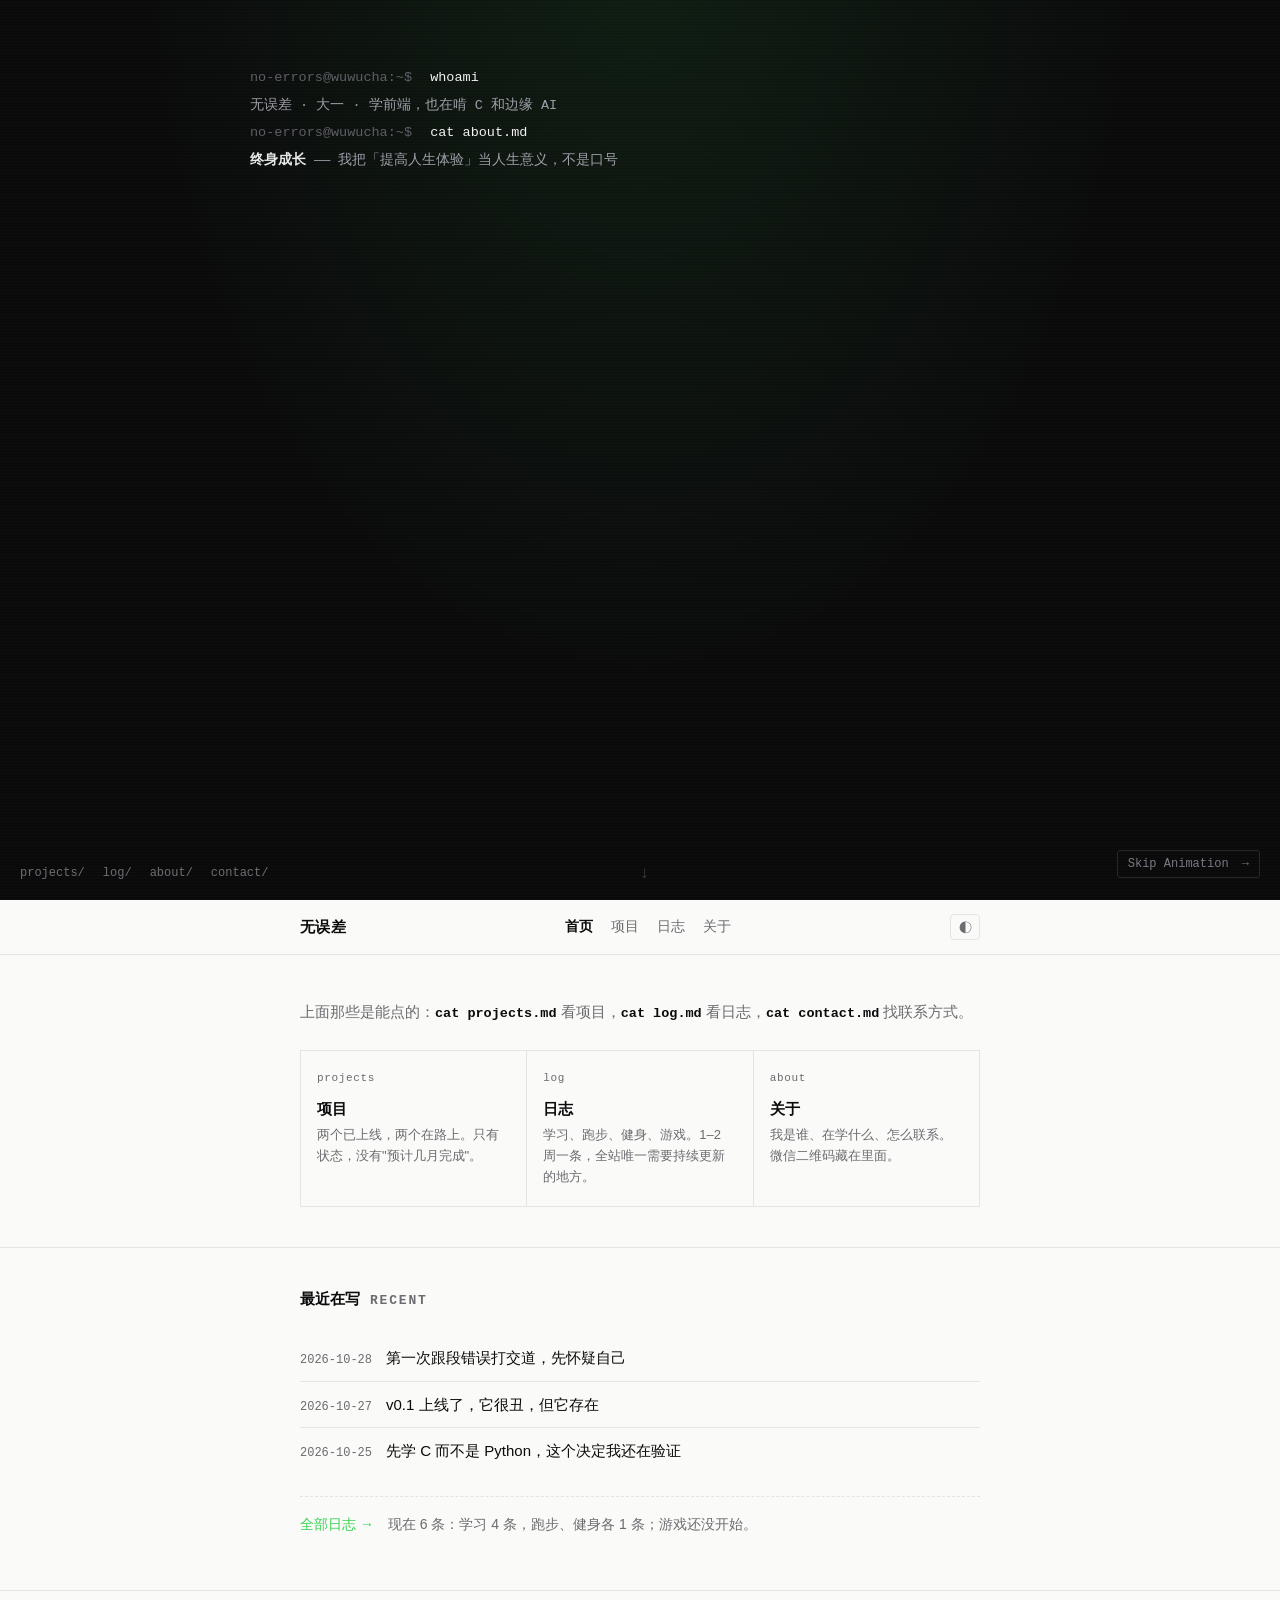
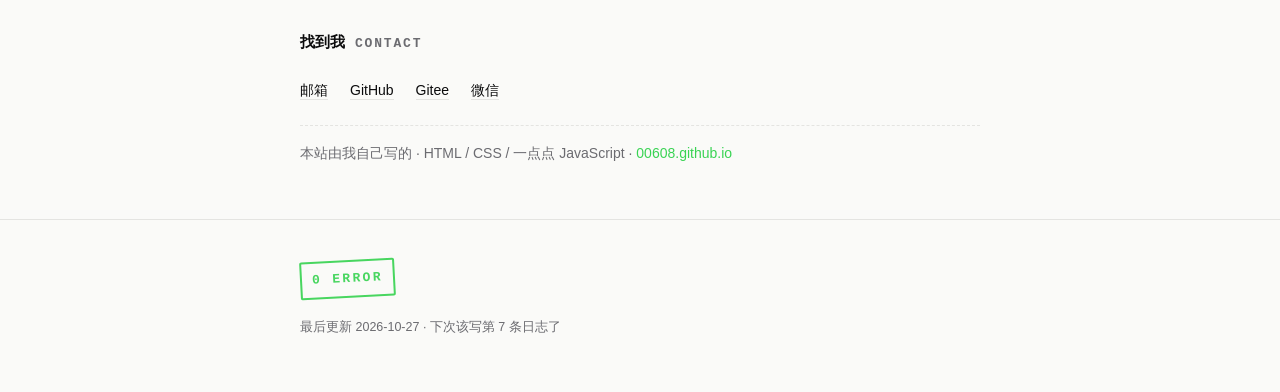
==== commit b083c479: "修复编码损坏；资源加版本号；动画每次播放、输出逐行淡入、按钮逐个浮现" ====
--- a/index.html
+++ b/index.html
@@ -1,21 +1,21 @@
-﻿<!DOCTYPE html>
+<!DOCTYPE html>
 <html lang="zh-CN">
 <head>
 <meta charset="utf-8">
 <script>try{var t=localStorage.getItem('we-theme');if(t)document.documentElement.dataset.theme=t;}catch(e){}</script>
 <meta name="viewport" content="width=device-width, initial-scale=1">
-<title>鏃犺宸?| 澶т竴锛屽鍓嶇锛屼篃鍦ㄥ晝 C 涓庤竟缂?AI</title>
-<meta name="description" content="鏃犺宸紙00608锛夈€傚ぇ涓€锛屽鍓嶇锛屼篃鍦ㄥ晝 C 鍜岃竟缂?AI銆傜粓韬垚闀裤€佽秴绾?i 浜恒€佽窇姝ャ€佸仴韬€佹父鎴忋€侀珮鏁忋€佽嚜鎴戠鐞嗐€?>
+<title>无误差 | 大一，学前端，也在啃 C 与边缘 AI</title>
+<meta name="description" content="无误差（00608）。大一，学前端，也在啃 C 和边缘 AI。终身成长、超级 i 人、跑步、健身、游戏、高敏、自我管理。">
 <meta name="theme-color" content="#0A0A0B">
 <meta property="og:type" content="website">
-<meta property="og:title" content="鏃犺宸?| 澶т竴锛屽鍓嶇锛屼篃鍦ㄥ晝 C 涓庤竟缂?AI">
-<meta property="og:description" content="缁堣韩鎴愰暱銆佽秴绾?i 浜恒€佽窇姝ャ€佸仴韬€佹父鎴忋€侀珮鏁忎汉缇ゃ€佽嚜鎴戠鐞嗐€佹鍦ㄥ鍓嶇銆?>
+<meta property="og:title" content="无误差 | 大一，学前端，也在啃 C 与边缘 AI">
+<meta property="og:description" content="终身成长、超级 i 人、跑步、健身、游戏、高敏人群、自我管理、正在学前端。">
 <link rel="icon" href="data:image/svg+xml,%3Csvg xmlns='http://www.w3.org/2000/svg' viewBox='0 0 32 32'%3E%3Crect width='32' height='32' fill='%230A0A0B'/%3E%3Ctext x='16' y='23' font-size='18' font-family='monospace' fill='%2339D353' text-anchor='middle'%3E0%3C/text%3E%3C/svg%3E">
 <link rel="stylesheet" href="assets/style.css?v=5">
 </head>
 <body>
 
-<!-- ==================== 绗竴鑺傦細鏁村睆缁堢 ==================== -->
+<!-- ==================== 第一节：整屏终端 ==================== -->
 <section class="boot" id="boot">
   <div class="boot-inner">
 
@@ -23,18 +23,18 @@
       <div class="ln" data-type>
         <span class="ps">no-errors@wuwucha:~$</span><span class="ty">whoami</span>
       </div>
-      <div class="ln out">鏃犺宸?路 澶т竴 路 瀛﹀墠绔紝涔熷湪鍟?C 鍜岃竟缂?AI</div>
+      <div class="ln out">无误差 · 大一 · 学前端，也在啃 C 和边缘 AI</div>
 
       <div class="ln" data-type>
         <span class="ps">no-errors@wuwucha:~$</span><span class="ty">cat about.md</span>
       </div>
-      <div class="ln out"><b>缁堣韩鎴愰暱</b> 鈥斺€?鎴戞妸銆屾彁楂樹汉鐢熶綋楠屻€嶅綋浜虹敓鎰忎箟锛屼笉鏄彛鍙?/div>
-      <div class="ln out"><b>瓒呯骇 i 浜?/b> 鈥斺€?浜虹兢閲岃€楃數锛岀嫭澶勬椂鍏呯數</div>
-      <div class="ln out"><b>璺戞鐖卞ソ鑰?/b> 鈥斺€?鐢ㄩ厤閫熻〃鐪嬭嚜宸辨湁娌℃湁鍙樺揩</div>
-      <div class="ln out"><b>鍋ヨ韩鐖卞ソ鑰?/b> 鈥斺€?鍦ㄧ粌鍔涢噺鍜屼綋鎬侊紝涓嶄负鎷嶇収</div>
-      <div class="ln out"><b>娓告垙鐖卞ソ鑰?/b> 鈥斺€?鏇村叧蹇冨畠涓轰粈涔堝ソ鐜┿€佷负浠€涔堟帀甯?/div>
-      <div class="ln out"><b>楂樻晱浜虹兢</b> 鈥斺€?鎰熷彈寰楀锛屼篃鏇村鏄撶疮锛涘鐫€鐢ㄥ畠瑙傚療</div>
-      <div class="ln out"><b>鑷垜绠＄悊</b> 鈥斺€?鍦ㄧ粌鏃堕棿鍜岀簿鍔涳紝涓嶉潬纭墰鎰忓織鍔?/div>
+      <div class="ln out"><b>终身成长</b> —— 我把「提高人生体验」当人生意义，不是口号</div>
+      <div class="ln out"><b>超级 i 人</b> —— 人群里耗电，独处时充电</div>
+      <div class="ln out"><b>跑步爱好者</b> —— 用配速表看自己有没有变快</div>
+      <div class="ln out"><b>健身爱好者</b> —— 在练力量和体态，不为拍照</div>
+      <div class="ln out"><b>游戏爱好者</b> —— 更关心它为什么好玩、为什么掉帧</div>
+      <div class="ln out"><b>高敏人群</b> —— 感受得多，也更容易累；学着用它观察</div>
+      <div class="ln out"><b>自我管理</b> —— 在练时间和精力，不靠硬扛意志力</div>
 
       <div class="ln" data-type>
         <span class="ps">no-errors@wuwucha:~$</span><span class="ty">ls</span>
@@ -53,7 +53,7 @@
       <button type="button" data-cmd="clear">clear</button>
     </div>
 
-    <p class="boot-hint" id="hint">鐐逛笂闈㈢殑鍛戒护灏辫兘鐪嬪埌鍐呭銆€路銆€鎴栬€呯洿鎺ュ線涓嬫粴</p>
+    <p class="boot-hint" id="hint">点上面的命令就能看到内容　·　或者直接往下滚</p>
   </div>
 
   <div class="boot-nav">
@@ -63,21 +63,21 @@
     <a href="about.html#contact">contact/</a>
   </div>
 
-  <button class="skip" id="skip" type="button">Skip Animation <span>鈫?/span></button>
-  <div class="cue">鈫?/div>
+  <button class="skip" id="skip" type="button">Skip Animation <span>→</span></button>
+  <div class="cue">↓</div>
 </section>
 
-<!-- ==================== 绗簩鑺傦細甯歌绔欑偣 ==================== -->
+<!-- ==================== 第二节：常规站点 ==================== -->
 <header class="nav">
   <div class="wrap">
-    <a class="brand" href="index.html">鏃犺宸?/a>
+    <a class="brand" href="index.html">无误差</a>
     <nav>
-      <a href="index.html" class="active">棣栭〉</a>
-      <a href="projects.html">椤圭洰</a>
-      <a href="log.html">鏃ュ織</a>
-      <a href="about.html">鍏充簬</a>
+      <a href="index.html" class="active">首页</a>
+      <a href="projects.html">项目</a>
+      <a href="log.html">日志</a>
+      <a href="about.html">关于</a>
     </nav>
-    <button class="theme-btn" id="themeBtn" type="button" aria-label="鍒囨崲鏄庢殫涓婚" aria-pressed="false">鈼?/button>
+    <button class="theme-btn" id="themeBtn" type="button" aria-label="切换明暗主题" aria-pressed="false">◐</button>
   </div>
 </header>
 
@@ -85,22 +85,22 @@
 
   <section class="section first">
     <div class="wrap">
-      <p class="lead">涓婇潰閭ｄ簺鏄兘鐐圭殑锛?b>cat projects.md</b> 鐪嬮」鐩紝<b>cat log.md</b> 鐪嬫棩蹇楋紝<b>cat contact.md</b> 鎵捐仈绯绘柟寮忋€?/p>
+      <p class="lead">上面那些是能点的：<b>cat projects.md</b> 看项目，<b>cat log.md</b> 看日志，<b>cat contact.md</b> 找联系方式。</p>
       <div class="entries">
         <a class="entry" href="projects.html">
           <em>projects</em>
-          <h3>椤圭洰</h3>
-          <p>涓や釜宸蹭笂绾匡紝涓や釜鍦ㄨ矾涓娿€傚彧鏈夌姸鎬侊紝娌℃湁"棰勮鍑犳湀瀹屾垚"銆?/p>
+          <h3>项目</h3>
+          <p>两个已上线，两个在路上。只有状态，没有"预计几月完成"。</p>
         </a>
         <a class="entry" href="log.html">
           <em>log</em>
-          <h3>鏃ュ織</h3>
-          <p>瀛︿範銆佽窇姝ャ€佸仴韬€佹父鎴忋€?鈥? 鍛ㄤ竴鏉★紝鍏ㄧ珯鍞竴闇€瑕佹寔缁洿鏂扮殑鍦版柟銆?/p>
+          <h3>日志</h3>
+          <p>学习、跑步、健身、游戏。1–2 周一条，全站唯一需要持续更新的地方。</p>
         </a>
         <a class="entry" href="about.html">
           <em>about</em>
-          <h3>鍏充簬</h3>
-          <p>鎴戞槸璋併€佸湪瀛︿粈涔堛€佹€庝箞鑱旂郴銆傚井淇′簩缁寸爜钘忓湪閲岄潰銆?/p>
+          <h3>关于</h3>
+          <p>我是谁、在学什么、怎么联系。微信二维码藏在里面。</p>
         </a>
       </div>
     </div>
@@ -108,26 +108,26 @@
 
   <section class="section">
     <div class="wrap">
-      <h2 class="sec-head"><b>鏈€杩戝湪鍐?/b><span>recent</span></h2>
+      <h2 class="sec-head"><b>最近在写</b><span>recent</span></h2>
       <ul class="recent">
-        <li><span class="d">2026-10-28</span><a href="log.html#l004">绗竴娆¤窡娈甸敊璇墦浜ら亾锛屽厛鎬€鐤戣嚜宸?/a></li>
-        <li><span class="d">2026-10-27</span><a href="log.html#l001">v0.1 涓婄嚎浜嗭紝瀹冨緢涓戯紝浣嗗畠瀛樺湪</a></li>
-        <li><span class="d">2026-10-25</span><a href="log.html#l002">鍏堝 C 鑰屼笉鏄?Python锛岃繖涓喅瀹氭垜杩樺湪楠岃瘉</a></li>
+        <li><span class="d">2026-10-28</span><a href="log.html#l004">第一次跟段错误打交道，先怀疑自己</a></li>
+        <li><span class="d">2026-10-27</span><a href="log.html#l001">v0.1 上线了，它很丑，但它存在</a></li>
+        <li><span class="d">2026-10-25</span><a href="log.html#l002">先学 C 而不是 Python，这个决定我还在验证</a></li>
       </ul>
-      <p class="empty-note"><a href="log.html">鍏ㄩ儴鏃ュ織 鈫?/a>銆€鐜板湪 6 鏉★細瀛︿範 4 鏉★紝璺戞銆佸仴韬悇 1 鏉★紱娓告垙杩樻病寮€濮嬨€?/p>
+      <p class="empty-note"><a href="log.html">全部日志 →</a>　现在 6 条：学习 4 条，跑步、健身各 1 条；游戏还没开始。</p>
     </div>
   </section>
 
   <section class="section">
     <div class="wrap">
-      <h2 class="sec-head"><b>鎵惧埌鎴?/b><span>contact</span></h2>
+      <h2 class="sec-head"><b>找到我</b><span>contact</span></h2>
       <ul class="links" style="margin-top:0">
-        <li><a href="mailto:276677857@qq.com">閭</a></li>
+        <li><a href="mailto:276677857@qq.com">邮箱</a></li>
         <li><a href="https://github.com/00608" rel="me noopener" target="_blank">GitHub</a></li>
         <li><a href="https://gitee.com/no-errors-at-all" rel="me noopener" target="_blank">Gitee</a></li>
-        <li><a href="about.html#contact">寰俊</a></li>
+        <li><a href="about.html#contact">微信</a></li>
       </ul>
-      <p class="empty-note">鏈珯鐢辨垜鑷繁鍐欑殑 路 HTML / CSS / 涓€鐐圭偣 JavaScript 路 <a href="https://00608.github.io/">00608.github.io</a></p>
+      <p class="empty-note">本站由我自己写的 · HTML / CSS / 一点点 JavaScript · <a href="https://00608.github.io/">00608.github.io</a></p>
     </div>
   </section>
 
@@ -136,7 +136,7 @@
 <footer>
   <div class="wrap">
     <span class="stamp" aria-hidden="true">0&nbsp;ERROR</span>
-    <p class="fine">鏈€鍚庢洿鏂?2026-10-27 路 涓嬫璇ュ啓绗?7 鏉℃棩蹇椾簡</p>
+    <p class="fine">最后更新 2026-10-27 · 下次该写第 7 条日志了</p>
   </div>
 </footer>
 
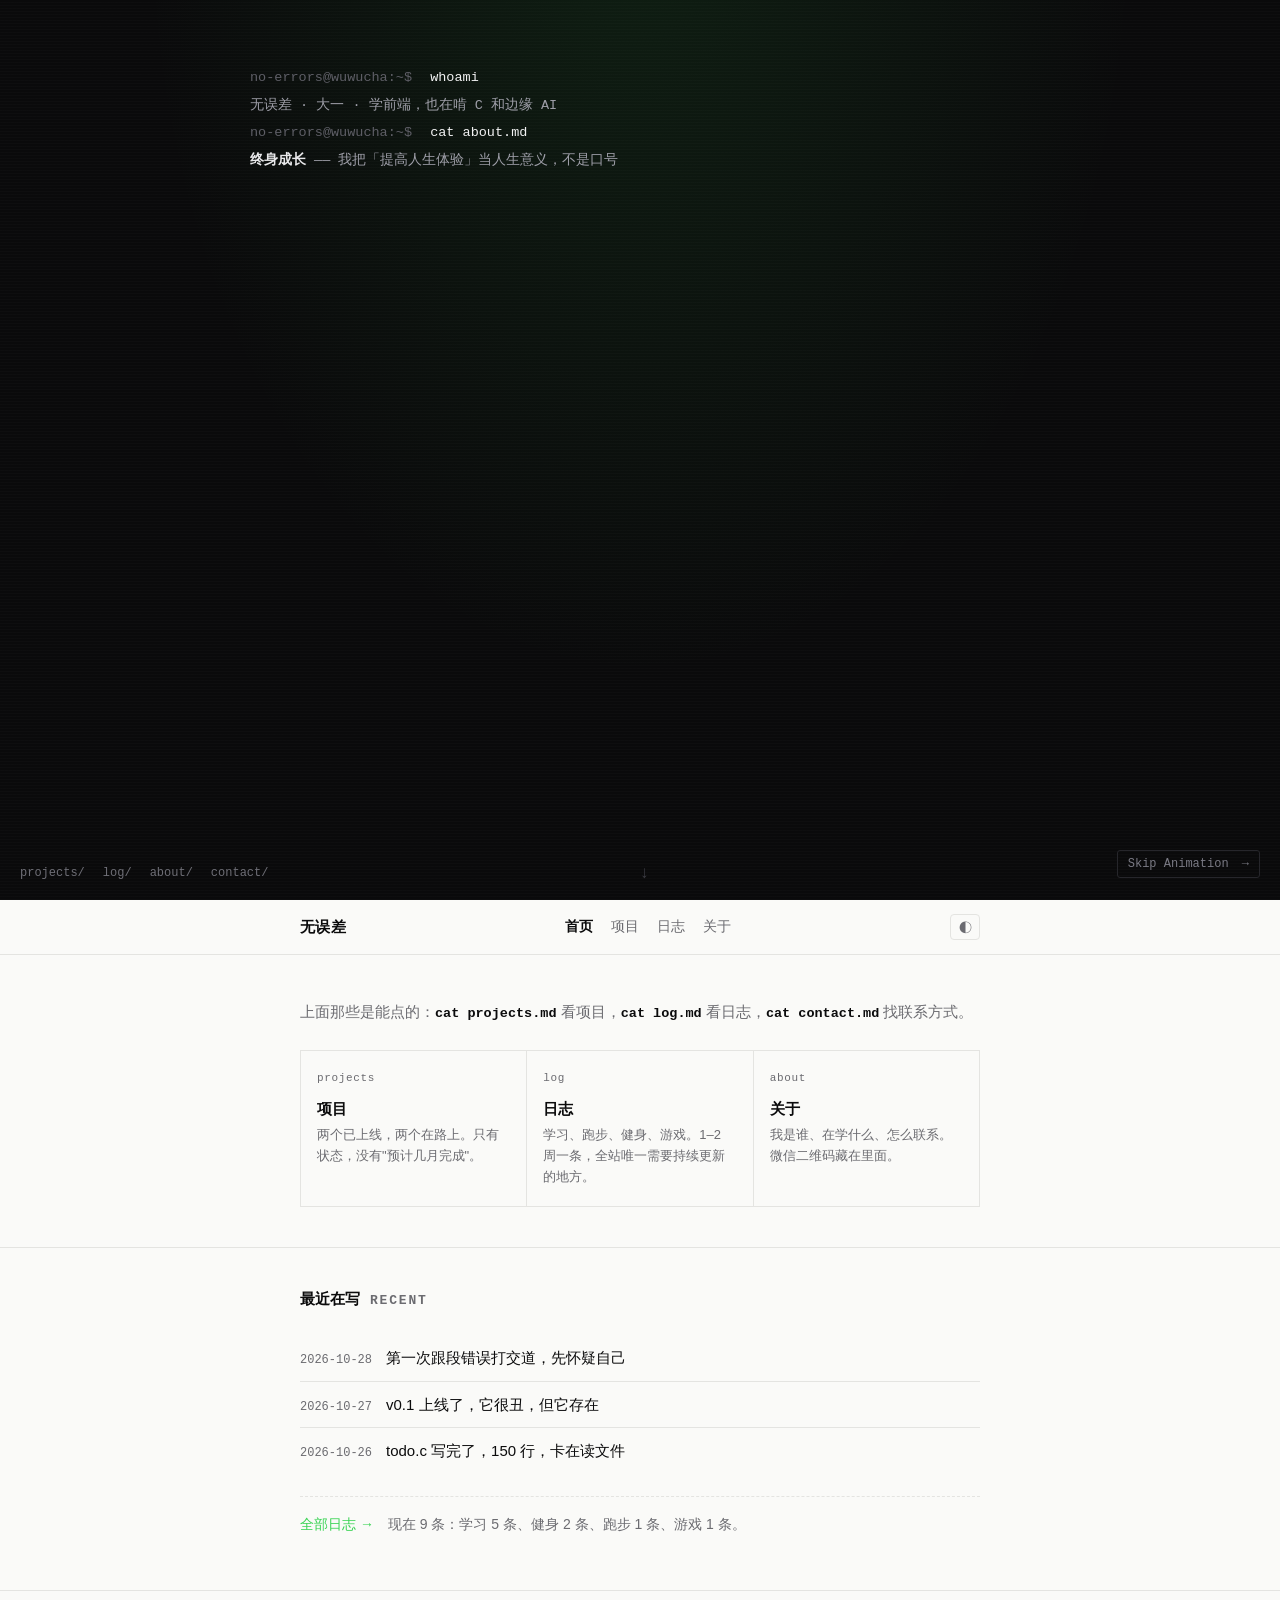
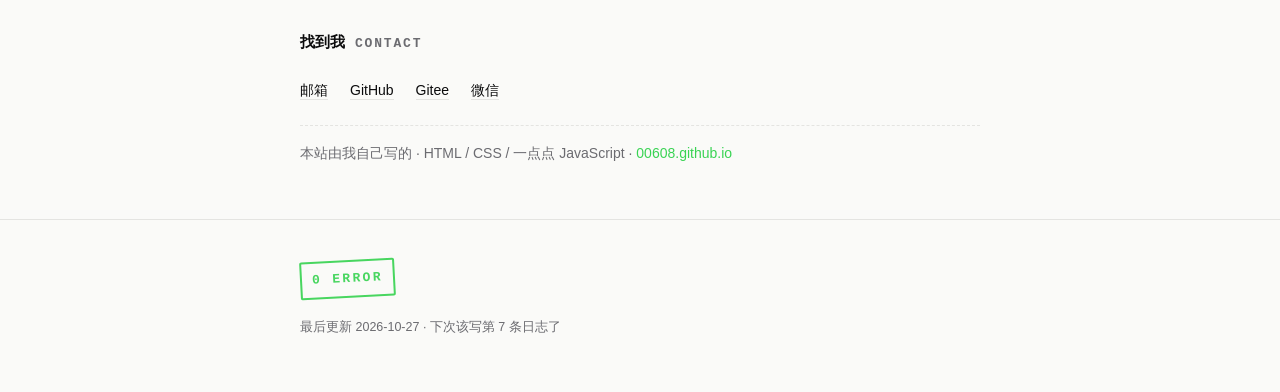
==== commit ed761011: "内容补齐：9 条日志（含游戏）、todo 用法示例、微信二维码" ====
--- a/index.html
+++ b/index.html
@@ -11,7 +11,7 @@
 <meta property="og:title" content="无误差 | 大一，学前端，也在啃 C 与边缘 AI">
 <meta property="og:description" content="终身成长、超级 i 人、跑步、健身、游戏、高敏人群、自我管理、正在学前端。">
 <link rel="icon" href="data:image/svg+xml,%3Csvg xmlns='http://www.w3.org/2000/svg' viewBox='0 0 32 32'%3E%3Crect width='32' height='32' fill='%230A0A0B'/%3E%3Ctext x='16' y='23' font-size='18' font-family='monospace' fill='%2339D353' text-anchor='middle'%3E0%3C/text%3E%3C/svg%3E">
-<link rel="stylesheet" href="assets/style.css?v=5">
+<link rel="stylesheet" href="assets/style.css?v=6">
 </head>
 <body>
 
@@ -112,9 +112,9 @@
       <ul class="recent">
         <li><span class="d">2026-10-28</span><a href="log.html#l004">第一次跟段错误打交道，先怀疑自己</a></li>
         <li><span class="d">2026-10-27</span><a href="log.html#l001">v0.1 上线了，它很丑，但它存在</a></li>
-        <li><span class="d">2026-10-25</span><a href="log.html#l002">先学 C 而不是 Python，这个决定我还在验证</a></li>
+        <li><span class="d">2026-10-26</span><a href="log.html#l007">todo.c 写完了，150 行，卡在读文件</a></li>
       </ul>
-      <p class="empty-note"><a href="log.html">全部日志 →</a>　现在 6 条：学习 4 条，跑步、健身各 1 条；游戏还没开始。</p>
+      <p class="empty-note"><a href="log.html">全部日志 →</a>　现在 9 条：学习 5 条、健身 2 条、跑步 1 条、游戏 1 条。</p>
     </div>
   </section>
 
@@ -140,7 +140,7 @@
   </div>
 </footer>
 
-<script src="assets/ui.js?v=5" defer></script>
-<script src="assets/terminal.js?v=5" defer></script>
+<script src="assets/ui.js?v=6" defer></script>
+<script src="assets/terminal.js?v=6" defer></script>
 </body>
 </html>
--- a/assets/style.css
+++ b/assets/style.css
@@ -191,7 +191,10 @@
 details[open] summary::before{ content:"− "; }
 summary:hover{ color:var(--accent); }
 .qr-box{ margin-top:10px; }
-.qr-box img{ width:180px; height:auto; display:block; border:1px solid var(--line); }
+.qr-box img{
+  width:180px; height:auto; display:block;
+  border:1px solid var(--line); background:#fff; padding:10px;
+}
 .qr-box small{ display:block; margin-top:8px; color:var(--muted); font-size:12px; }
 
 /* ---------------- 页脚 ---------------- */
@@ -306,6 +309,14 @@
 .why b{ color:var(--ink); font-weight:600; }
 
 .sub{ font-size:15px; font-weight:600; margin:30px 0 2px; letter-spacing:.01em; }
+
+/* 终端样式的代码块 */
+.codeblock{
+  margin:12px 0 0; padding:12px 14px; overflow-x:auto;
+  background:#0B0B0C; color:#B9C6BC; border-radius:4px;
+  font:12.5px/1.85 ui-monospace,SFMono-Regular,Menlo,monospace;
+  border:1px solid #1C1C1F;
+}
 
 @media (max-width:640px){
   .tl.hello{ font-size:17px; }
